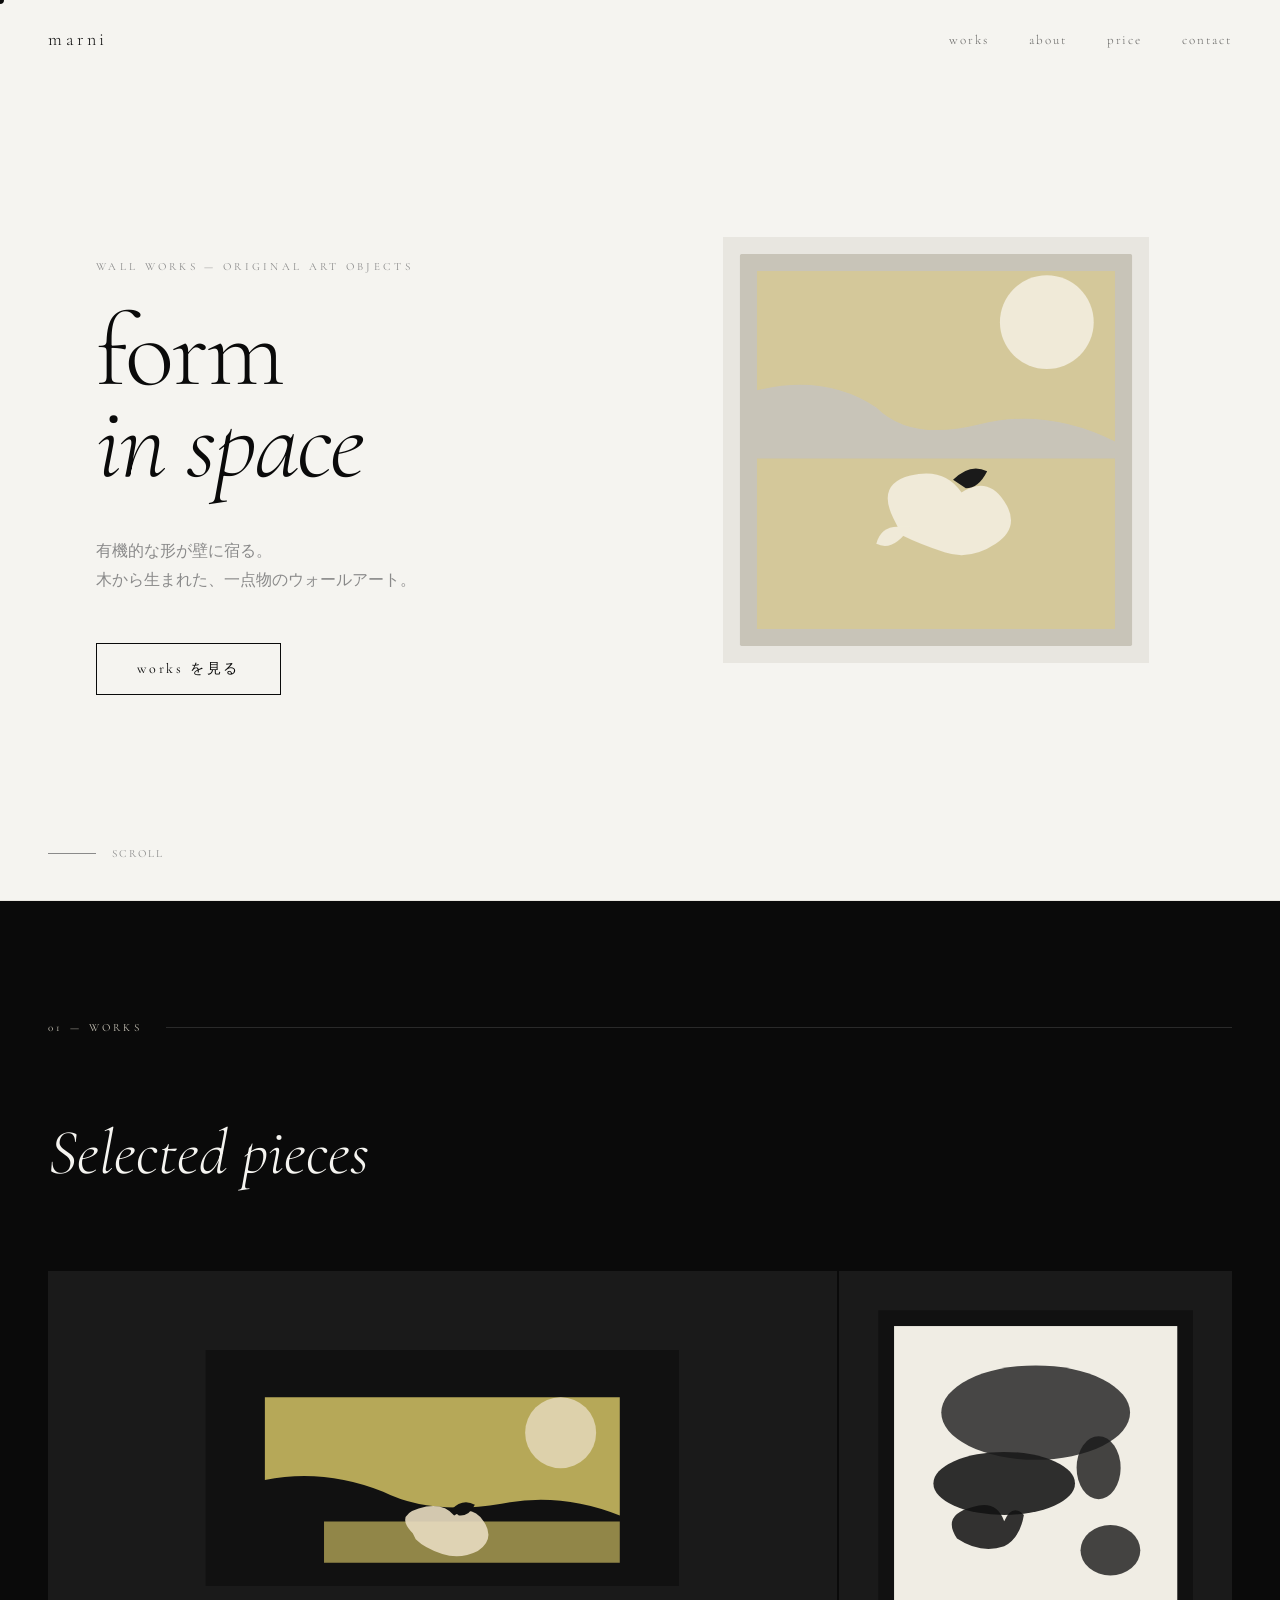
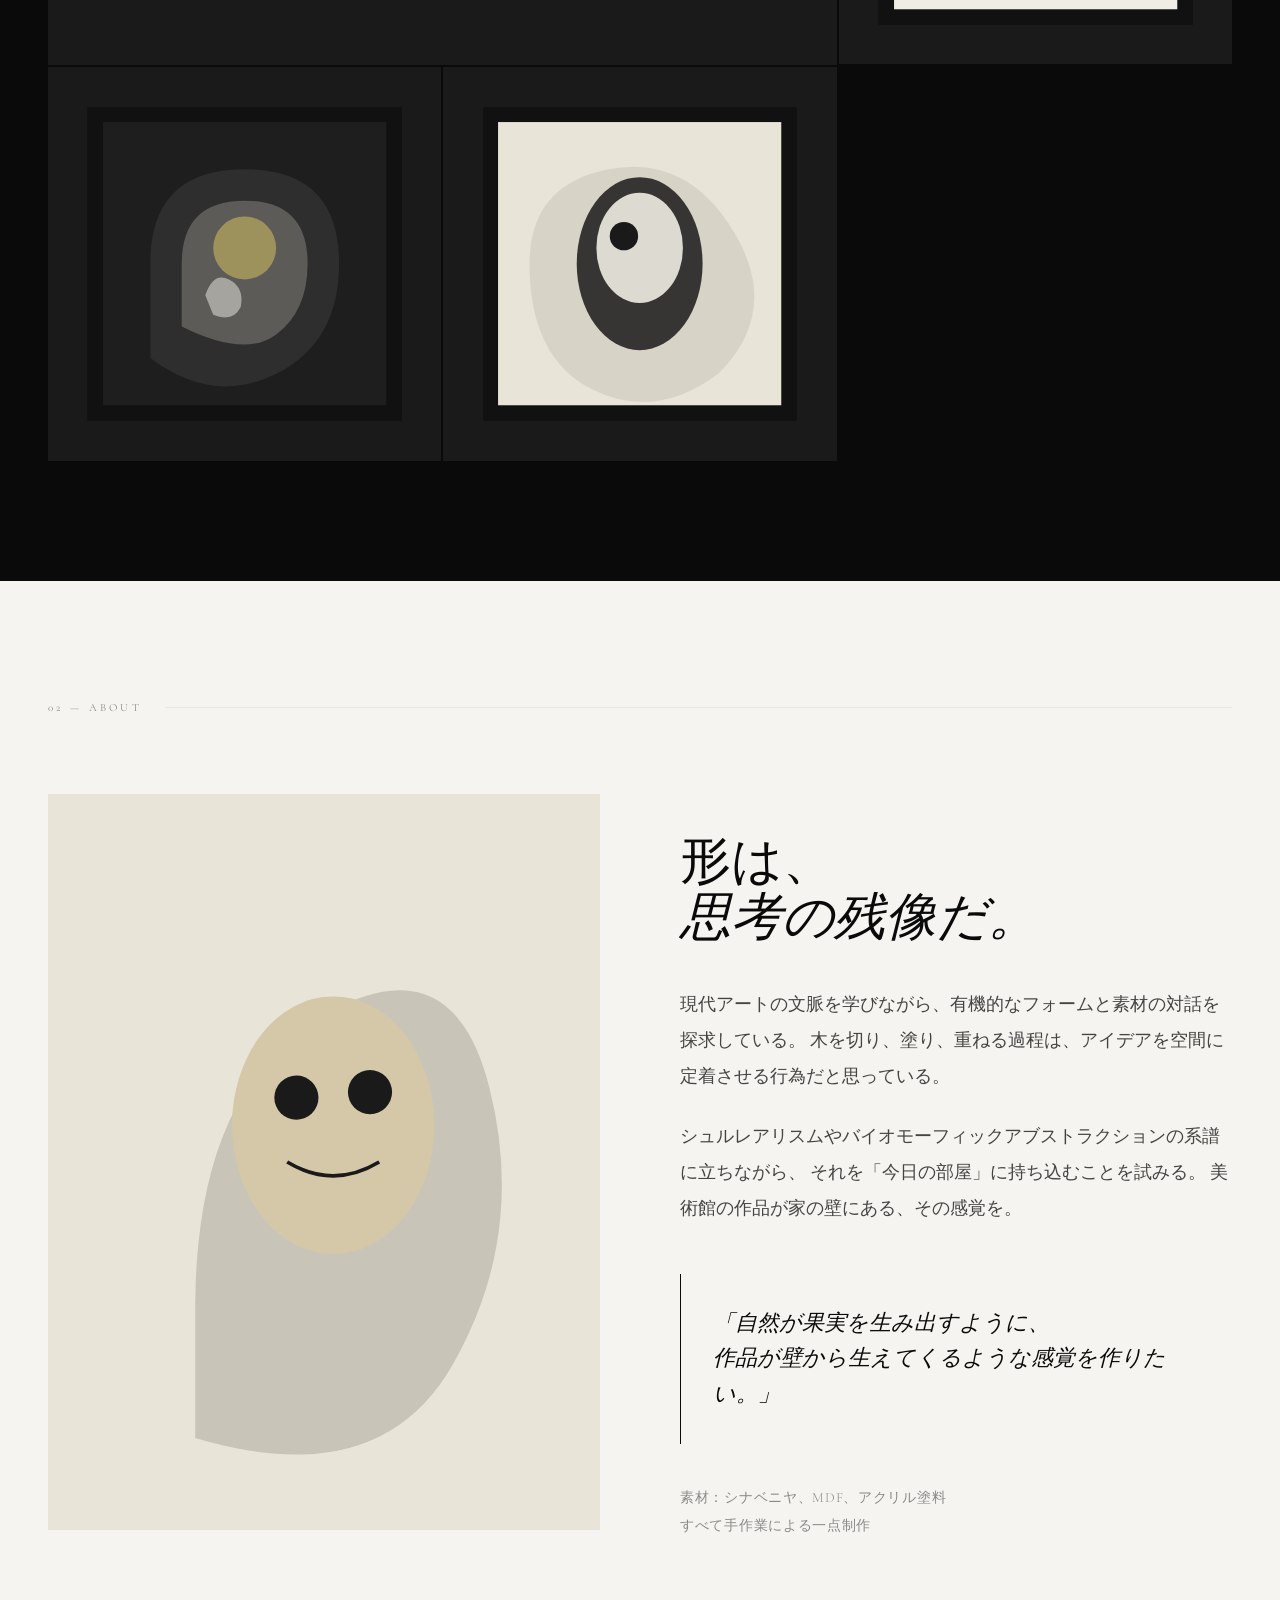
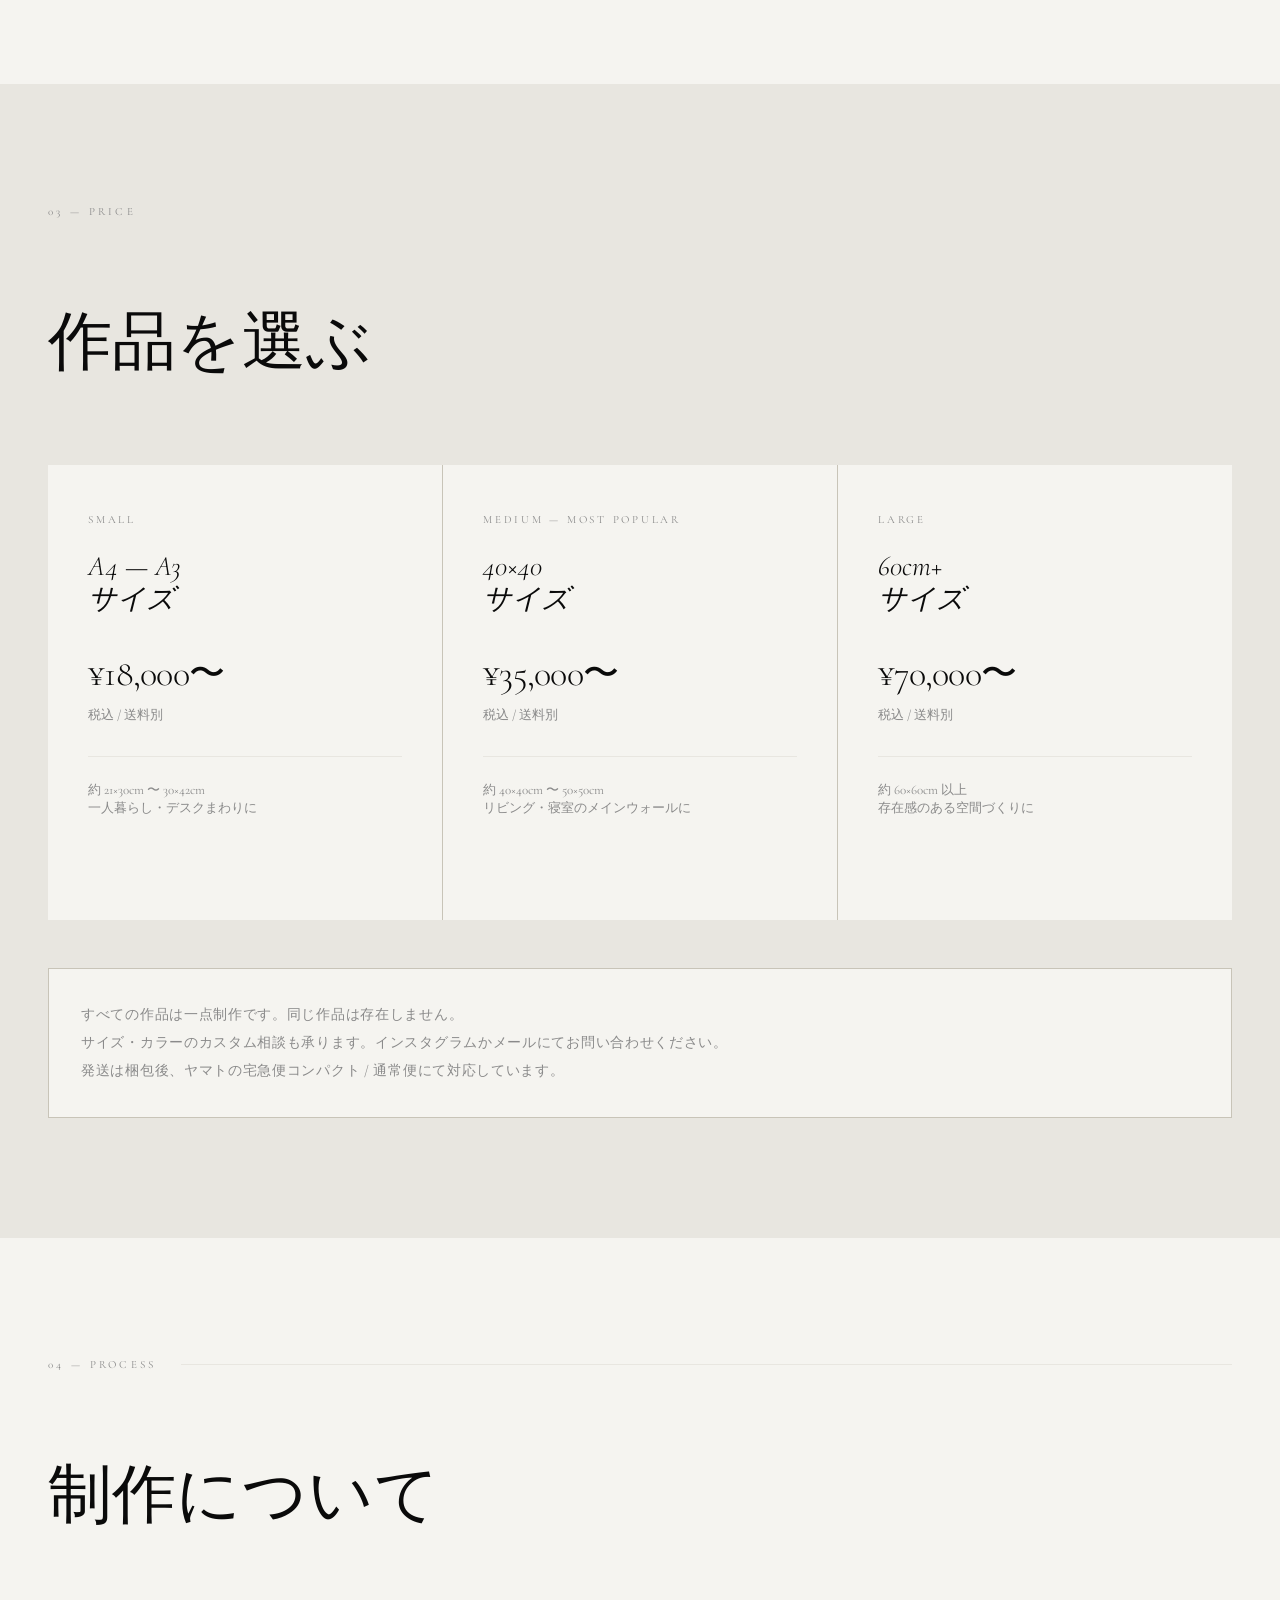
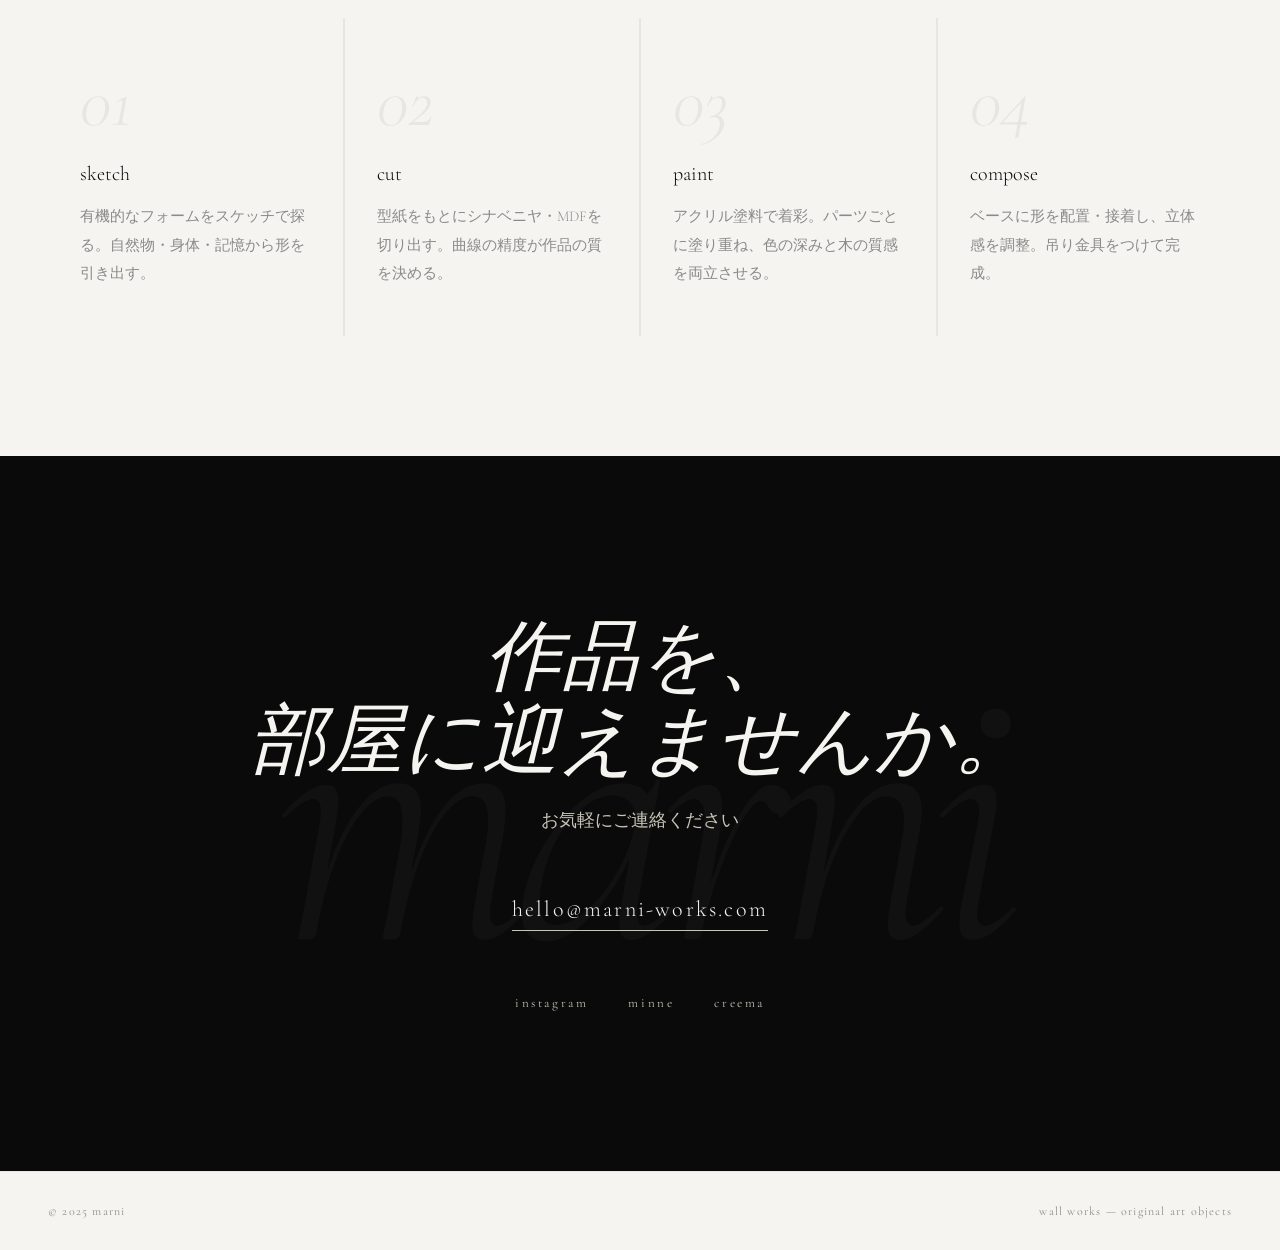
==== index.html @ e169017e "Add files via upload" ====
<!DOCTYPE html>
<html lang="ja">
<head>
<meta charset="UTF-8">
<meta name="viewport" content="width=device-width, initial-scale=1.0">
<title>marni — wall works</title>
<link href="https://fonts.googleapis.com/css2?family=Cormorant+Garamond:ital,wght@0,300;0,400;1,300;1,400&family=Neue+Haas+Grotesk+Display+Pro:wght@400;500&display=swap" rel="stylesheet">
<style>
  *, *::before, *::after { box-sizing: border-box; margin: 0; padding: 0; }

  :root {
    --black: #0a0a0a;
    --white: #f5f4f0;
    --gray: #8a8a8a;
    --light-gray: #e8e6e0;
    --accent: #c8c4b8;
  }

  html { scroll-behavior: smooth; }

  body {
    background: var(--white);
    color: var(--black);
    font-family: 'Cormorant Garamond', Georgia, serif;
    overflow-x: hidden;
    cursor: none;
  }

  /* Custom cursor */
  .cursor {
    position: fixed;
    width: 8px; height: 8px;
    background: var(--black);
    border-radius: 50%;
    pointer-events: none;
    z-index: 9999;
    transform: translate(-50%, -50%);
    transition: width 0.3s, height 0.3s, background 0.3s;
  }
  .cursor.expand {
    width: 40px; height: 40px;
    background: transparent;
    border: 1px solid var(--black);
  }

  /* Nav */
  nav {
    position: fixed; top: 0; left: 0; right: 0;
    z-index: 100;
    display: flex;
    justify-content: space-between;
    align-items: center;
    padding: 28px 48px;
    mix-blend-mode: multiply;
  }

  .nav-logo {
    font-family: 'Cormorant Garamond', serif;
    font-size: 18px;
    font-weight: 300;
    letter-spacing: 0.2em;
    text-transform: lowercase;
    color: var(--black);
    text-decoration: none;
  }

  .nav-links {
    display: flex; gap: 40px; list-style: none;
  }
  .nav-links a {
    font-family: 'Cormorant Garamond', serif;
    font-size: 13px;
    font-weight: 300;
    letter-spacing: 0.15em;
    text-transform: lowercase;
    color: var(--black);
    text-decoration: none;
    opacity: 0.6;
    transition: opacity 0.3s;
  }
  .nav-links a:hover { opacity: 1; }

  /* Hero */
  .hero {
    height: 100vh;
    display: grid;
    grid-template-columns: 1fr 1fr;
    position: relative;
    overflow: hidden;
  }

  .hero-left {
    display: flex;
    flex-direction: column;
    justify-content: flex-end;
    padding: 80px 48px;
    position: relative;
    z-index: 2;
  }

  .hero-eyebrow {
    font-size: 11px;
    letter-spacing: 0.3em;
    text-transform: uppercase;
    color: var(--gray);
    margin-bottom: 32px;
    opacity: 0;
    animation: fadeUp 1s ease forwards 0.3s;
  }

  .hero-title {
    font-size: clamp(64px, 8vw, 108px);
    font-weight: 300;
    line-height: 0.9;
    letter-spacing: -0.02em;
    opacity: 0;
    animation: fadeUp 1s ease forwards 0.5s;
  }

  .hero-title em {
    font-style: italic;
    display: block;
  }

  .hero-sub {
    margin-top: 48px;
    font-size: 16px;
    font-weight: 300;
    line-height: 1.8;
    color: var(--gray);
    max-width: 320px;
    opacity: 0;
    animation: fadeUp 1s ease forwards 0.7s;
  }

  .hero-cta {
    margin-top: 48px;
    opacity: 0;
    animation: fadeUp 1s ease forwards 0.9s;
  }

  .btn-primary {
    display: inline-block;
    padding: 16px 40px;
    border: 1px solid var(--black);
    font-family: 'Cormorant Garamond', serif;
    font-size: 14px;
    letter-spacing: 0.2em;
    text-transform: lowercase;
    color: var(--black);
    text-decoration: none;
    transition: background 0.4s, color 0.4s;
    position: relative;
    overflow: hidden;
  }
  .btn-primary::before {
    content: '';
    position: absolute;
    top: 0; left: -100%;
    width: 100%; height: 100%;
    background: var(--black);
    transition: left 0.4s ease;
    z-index: -1;
  }
  .btn-primary:hover::before { left: 0; }
  .btn-primary:hover { color: var(--white); }

  .hero-right {
    position: relative;
    overflow: hidden;
    opacity: 0;
    animation: fadeIn 1.4s ease forwards 0.4s;
  }

  /* SVG artwork mockup */
  .hero-artwork {
    position: absolute;
    top: 50%; left: 50%;
    transform: translate(-50%, -50%);
    width: 72%;
  }

  .hero-scroll {
    position: absolute;
    bottom: 40px; left: 48px;
    display: flex; align-items: center; gap: 16px;
    font-size: 11px; letter-spacing: 0.2em;
    text-transform: uppercase; color: var(--gray);
    opacity: 0;
    animation: fadeIn 1s ease forwards 1.2s;
  }
  .scroll-line {
    width: 48px; height: 1px;
    background: var(--gray);
    position: relative;
    overflow: hidden;
  }
  .scroll-line::after {
    content: '';
    position: absolute;
    top: 0; left: -100%;
    width: 100%; height: 100%;
    background: var(--black);
    animation: scanLine 2s ease infinite 1.5s;
  }

  /* Section base */
  section { padding: 120px 48px; }

  .section-number {
    font-size: 11px;
    letter-spacing: 0.3em;
    text-transform: uppercase;
    color: var(--gray);
    margin-bottom: 80px;
    display: flex; align-items: center; gap: 24px;
  }
  .section-number::after {
    content: '';
    flex: 1; height: 1px;
    background: var(--light-gray);
  }

  /* Gallery */
  .gallery {
    background: var(--black);
    color: var(--white);
    padding: 120px 48px;
  }

  .gallery .section-number { color: var(--accent); }
  .gallery .section-number::after { background: #2a2a2a; }

  .gallery-title {
    font-size: clamp(36px, 5vw, 64px);
    font-weight: 300;
    font-style: italic;
    margin-bottom: 80px;
  }

  .gallery-grid {
    display: grid;
    grid-template-columns: repeat(3, 1fr);
    gap: 2px;
  }

  .gallery-item {
    position: relative;
    aspect-ratio: 1;
    background: #1a1a1a;
    overflow: hidden;
    cursor: none;
  }

  .gallery-item:first-child {
    grid-column: span 2;
    aspect-ratio: 2/1;
  }

  .gallery-item svg {
    width: 100%; height: 100%;
    padding: 10%;
    transition: transform 0.6s ease;
  }
  .gallery-item:hover svg { transform: scale(1.05); }

  .gallery-item-info {
    position: absolute;
    bottom: 0; left: 0; right: 0;
    padding: 24px;
    background: linear-gradient(transparent, rgba(0,0,0,0.8));
    transform: translateY(100%);
    transition: transform 0.4s ease;
  }
  .gallery-item:hover .gallery-item-info { transform: translateY(0); }

  .gallery-item-title {
    font-size: 14px; font-weight: 300;
    letter-spacing: 0.1em;
    color: var(--white);
  }
  .gallery-item-price {
    font-size: 12px; color: var(--accent);
    margin-top: 4px; letter-spacing: 0.05em;
  }

  /* About */
  .about {
    display: grid;
    grid-template-columns: 1fr 1fr;
    gap: 80px;
    align-items: start;
  }

  .about-visual {
    position: sticky;
    top: 120px;
  }

  .about-portrait {
    width: 100%;
    aspect-ratio: 3/4;
    background: var(--light-gray);
    display: flex; align-items: center; justify-content: center;
    overflow: hidden;
  }

  .about-content { padding-top: 40px; }

  .about-title {
    font-size: clamp(32px, 4vw, 52px);
    font-weight: 300;
    line-height: 1.1;
    margin-bottom: 40px;
  }
  .about-title em { font-style: italic; }

  .about-text {
    font-size: 18px;
    font-weight: 300;
    line-height: 2;
    color: #444;
    margin-bottom: 24px;
  }

  .about-statement {
    margin-top: 48px;
    padding: 32px;
    border-left: 1px solid var(--black);
    font-size: 22px;
    font-style: italic;
    font-weight: 300;
    line-height: 1.6;
    color: var(--black);
  }

  /* Works / Price */
  .works {
    background: var(--light-gray);
  }

  .works-title {
    font-size: clamp(36px, 5vw, 64px);
    font-weight: 300;
    margin-bottom: 80px;
  }

  .works-list {
    display: grid;
    grid-template-columns: repeat(3, 1fr);
    gap: 1px;
    background: var(--accent);
  }

  .work-card {
    background: var(--white);
    padding: 48px 40px;
    position: relative;
    overflow: hidden;
    transition: background 0.4s;
    cursor: none;
  }
  .work-card:hover { background: var(--black); color: var(--white); }

  .work-card-size {
    font-size: 11px;
    letter-spacing: 0.25em;
    text-transform: uppercase;
    color: var(--gray);
    margin-bottom: 24px;
    transition: color 0.4s;
  }
  .work-card:hover .work-card-size { color: var(--accent); }

  .work-card-title {
    font-size: 28px;
    font-weight: 300;
    font-style: italic;
    margin-bottom: 16px;
    line-height: 1.2;
  }

  .work-card-price {
    font-size: 36px;
    font-weight: 300;
    letter-spacing: -0.02em;
    margin: 32px 0 8px;
  }

  .work-card-note {
    font-size: 13px;
    color: var(--gray);
    transition: color 0.4s;
  }
  .work-card:hover .work-card-note { color: var(--accent); }

  .work-card-dims {
    margin-top: 32px;
    padding-top: 24px;
    border-top: 1px solid var(--light-gray);
    font-size: 13px;
    color: var(--gray);
    transition: border-color 0.4s, color 0.4s;
  }
  .work-card:hover .work-card-dims { border-color: #2a2a2a; color: var(--accent); }

  .work-card-cta {
    display: inline-block;
    margin-top: 32px;
    font-size: 13px;
    letter-spacing: 0.2em;
    text-transform: lowercase;
    text-decoration: none;
    color: inherit;
    padding-bottom: 4px;
    border-bottom: 1px solid currentColor;
    opacity: 0;
    transform: translateY(8px);
    transition: opacity 0.3s, transform 0.3s;
  }
  .work-card:hover .work-card-cta { opacity: 1; transform: translateY(0); }

  /* Process */
  .process {
    padding: 120px 48px;
  }

  .process-title {
    font-size: clamp(36px, 5vw, 64px);
    font-weight: 300;
    margin-bottom: 80px;
  }

  .process-steps {
    display: grid;
    grid-template-columns: repeat(4, 1fr);
    gap: 2px;
    background: var(--light-gray);
  }

  .process-step {
    background: var(--white);
    padding: 48px 32px;
  }

  .step-num {
    font-size: 72px;
    font-weight: 300;
    line-height: 1;
    color: var(--light-gray);
    margin-bottom: 24px;
    font-style: italic;
  }

  .step-title {
    font-size: 20px;
    font-weight: 300;
    margin-bottom: 16px;
  }

  .step-text {
    font-size: 15px;
    font-weight: 300;
    line-height: 1.9;
    color: var(--gray);
  }

  /* Contact / CTA */
  .contact {
    background: var(--black);
    color: var(--white);
    padding: 160px 48px;
    text-align: center;
    position: relative;
    overflow: hidden;
  }

  .contact::before {
    content: 'marni';
    position: absolute;
    top: 50%; left: 50%;
    transform: translate(-50%, -50%);
    font-size: 30vw;
    font-weight: 300;
    font-style: italic;
    color: #111;
    white-space: nowrap;
    letter-spacing: -0.05em;
    pointer-events: none;
  }

  .contact-inner { position: relative; z-index: 2; }

  .contact-title {
    font-size: clamp(36px, 6vw, 80px);
    font-weight: 300;
    font-style: italic;
    line-height: 1.1;
    margin-bottom: 24px;
  }

  .contact-sub {
    font-size: 18px;
    font-weight: 300;
    color: var(--accent);
    margin-bottom: 64px;
  }

  .contact-email {
    display: inline-block;
    font-size: clamp(16px, 2vw, 22px);
    font-weight: 300;
    letter-spacing: 0.1em;
    color: var(--white);
    text-decoration: none;
    border-bottom: 1px solid var(--accent);
    padding-bottom: 8px;
    transition: border-color 0.3s;
  }
  .contact-email:hover { border-color: var(--white); }

  .contact-sns {
    margin-top: 64px;
    display: flex; justify-content: center; gap: 40px;
  }
  .contact-sns a {
    font-size: 13px;
    letter-spacing: 0.2em;
    text-transform: lowercase;
    color: var(--accent);
    text-decoration: none;
    transition: color 0.3s;
  }
  .contact-sns a:hover { color: var(--white); }

  /* Footer */
  footer {
    padding: 32px 48px;
    display: flex;
    justify-content: space-between;
    align-items: center;
    border-top: 1px solid var(--light-gray);
    font-size: 12px;
    color: var(--gray);
    letter-spacing: 0.1em;
  }

  /* Animations */
  @keyframes fadeUp {
    from { opacity: 0; transform: translateY(24px); }
    to { opacity: 1; transform: translateY(0); }
  }
  @keyframes fadeIn {
    from { opacity: 0; }
    to { opacity: 1; }
  }
  @keyframes scanLine {
    0% { left: -100%; }
    100% { left: 100%; }
  }

  /* Reveal on scroll */
  .reveal {
    opacity: 0;
    transform: translateY(32px);
    transition: opacity 0.8s ease, transform 0.8s ease;
  }
  .reveal.visible {
    opacity: 1;
    transform: translateY(0);
  }
  .reveal-delay-1 { transition-delay: 0.1s; }
  .reveal-delay-2 { transition-delay: 0.2s; }
  .reveal-delay-3 { transition-delay: 0.3s; }

  /* Horizontal rule */
  hr { border: none; border-top: 1px solid var(--light-gray); margin: 0; }
</style>
</head>
<body>

<div class="cursor" id="cursor"></div>

<!-- Nav -->
<nav>
  <a href="#" class="nav-logo">marni</a>
  <ul class="nav-links">
    <li><a href="#gallery">works</a></li>
    <li><a href="#about">about</a></li>
    <li><a href="#price">price</a></li>
    <li><a href="#contact">contact</a></li>
  </ul>
</nav>

<!-- Hero -->
<section class="hero">
  <div class="hero-left">
    <p class="hero-eyebrow">wall works — original art objects</p>
    <h1 class="hero-title">
      form<br>
      <em>in space</em>
    </h1>
    <p class="hero-sub">
      有機的な形が壁に宿る。<br>
      木から生まれた、一点物のウォールアート。
    </p>
    <div class="hero-cta">
      <a href="#gallery" class="btn-primary">works を見る</a>
    </div>
  </div>
  <div class="hero-right">
    <!-- Artwork SVG mockup inspired by the style -->
    <svg class="hero-artwork" viewBox="0 0 500 500" fill="none" xmlns="http://www.w3.org/2000/svg">
      <!-- Background panel -->
      <rect width="500" height="500" fill="#e8e6e0"/>
      <!-- Gray base panel -->
      <rect x="20" y="20" width="460" height="460" fill="#c8c4b8" rx="2"/>
      <!-- Yellow/cream upper form -->
      <path d="M40 40 L460 40 L460 240 Q380 200 300 220 Q220 240 180 200 Q120 160 40 180 Z" fill="#d4c89a"/>
      <!-- Circle sun -->
      <circle cx="380" cy="100" r="55" fill="#f0ead8"/>
      <!-- Lower yellow form -->
      <path d="M40 260 L460 260 L460 460 L40 460 Z" fill="#d4c89a"/>
      <!-- Organic white/black bird-like form -->
      <path d="M200 330 Q180 290 220 280 Q260 270 280 300 Q310 280 330 310 Q350 340 320 360 Q290 380 260 370 Q230 360 210 350 Z" fill="#f0ead8"/>
      <path d="M270 285 Q290 265 310 275 Q300 295 285 295 Z" fill="#1a1a1a"/>
      <path d="M220 340 Q200 370 180 360 Q185 340 205 340 Z" fill="#f0ead8"/>
    </svg>
  </div>
  <div class="hero-scroll">
    <div class="scroll-line"></div>
    scroll
  </div>
</section>

<hr>

<!-- Gallery -->
<section class="gallery" id="gallery">
  <div class="section-number">01 — works</div>
  <h2 class="gallery-title reveal">Selected pieces</h2>
  <div class="gallery-grid">

    <div class="gallery-item reveal">
      <svg viewBox="0 0 800 400" xmlns="http://www.w3.org/2000/svg">
        <rect width="800" height="400" fill="#111"/>
        <path d="M100 80 L700 80 L700 280 Q600 240 500 260 Q380 280 300 240 Q200 200 100 220 Z" fill="#c8b860" opacity="0.9"/>
        <circle cx="600" cy="140" r="60" fill="#e8dcc0" opacity="0.8"/>
        <path d="M200 290 L700 290 L700 360 L200 360 Z" fill="#c8b860" opacity="0.7"/>
        <path d="M350 310 Q320 280 360 268 Q400 256 420 280 Q450 260 470 290 Q490 320 460 340 Q430 355 400 345 Q370 335 355 320 Z" fill="#e8dcc0" opacity="0.9"/>
        <path d="M415 270 Q435 250 455 262 Q445 282 428 280 Z" fill="#111"/>
      </svg>
      <div class="gallery-item-info">
        <div class="gallery-item-title">Untitled #01 — yellow ground</div>
        <div class="gallery-item-price">¥ 45,000</div>
      </div>
    </div>

    <div class="gallery-item reveal reveal-delay-1">
      <svg viewBox="0 0 400 400" xmlns="http://www.w3.org/2000/svg">
        <rect width="400" height="400" fill="#111"/>
        <rect x="20" y="20" width="360" height="360" fill="#f0ede4"/>
        <ellipse cx="200" cy="130" rx="120" ry="60" fill="#2a2a2a" opacity="0.85"/>
        <ellipse cx="160" cy="220" rx="90" ry="40" fill="#1a1a1a" opacity="0.9"/>
        <ellipse cx="280" cy="200" rx="28" ry="40" fill="#1a1a1a" opacity="0.8"/>
        <path d="M100 290 Q80 260 120 250 Q150 240 160 268 Q170 245 185 260 Q180 290 160 300 Q130 310 100 290 Z" fill="#111" opacity="0.85"/>
        <ellipse cx="295" cy="305" rx="38" ry="32" fill="#1a1a1a" opacity="0.8"/>
      </svg>
      <div class="gallery-item-info">
        <div class="gallery-item-title">Untitled #02 — black forms</div>
        <div class="gallery-item-price">¥ 38,000</div>
      </div>
    </div>

    <div class="gallery-item reveal reveal-delay-2">
      <svg viewBox="0 0 400 400" xmlns="http://www.w3.org/2000/svg">
        <rect width="400" height="400" fill="#111"/>
        <rect x="20" y="20" width="360" height="360" fill="#1e1e1e"/>
        <path d="M80 200 Q80 80 200 80 Q320 80 320 200 Q320 300 240 340 Q160 380 80 320 Z" fill="#2e2e2e"/>
        <path d="M120 200 Q120 120 200 120 Q280 120 280 200 Q280 260 240 290 Q200 320 120 280 Z" fill="#c8c4b8" opacity="0.3"/>
        <circle cx="200" cy="180" r="40" fill="#c8b860" opacity="0.6"/>
        <path d="M150 240 Q160 210 180 220 Q200 230 195 255 Q185 275 160 265 Z" fill="#f0ede4" opacity="0.5"/>
      </svg>
      <div class="gallery-item-info">
        <div class="gallery-item-title">Untitled #03 — night form</div>
        <div class="gallery-item-price">¥ 55,000</div>
      </div>
    </div>

    <div class="gallery-item reveal reveal-delay-1">
      <svg viewBox="0 0 400 400" xmlns="http://www.w3.org/2000/svg">
        <rect width="400" height="400" fill="#111"/>
        <rect x="20" y="20" width="360" height="360" fill="#e8e4d8"/>
        <path d="M60 200 Q60 100 160 80 Q260 60 320 160 Q380 260 300 340 Q220 400 140 360 Q60 320 60 200 Z" fill="#c8c4b8" opacity="0.5"/>
        <ellipse cx="200" cy="200" rx="80" ry="110" fill="#1a1a1a" opacity="0.85"/>
        <ellipse cx="200" cy="180" rx="55" ry="70" fill="#f0ede4" opacity="0.9"/>
        <circle cx="180" cy="165" r="18" fill="#1a1a1a"/>
      </svg>
      <div class="gallery-item-info">
        <div class="gallery-item-title">Untitled #04 — oval study</div>
        <div class="gallery-item-price">¥ 28,000</div>
      </div>
    </div>

  </div>
</section>

<!-- About -->
<section id="about" style="padding: 120px 48px; background: var(--white);">
  <div class="section-number reveal">02 — about</div>
  <div class="about">
    <div class="about-visual reveal">
      <div class="about-portrait">
        <svg viewBox="0 0 300 400" xmlns="http://www.w3.org/2000/svg" style="width:100%;height:100%;">
          <rect width="300" height="400" fill="#e8e4d8"/>
          <!-- Abstract self-portrait style -->
          <path d="M80 280 Q80 160 150 120 Q220 80 240 160 Q260 240 220 310 Q180 380 80 350 Z" fill="#c8c4b8"/>
          <ellipse cx="155" cy="180" rx="55" ry="70" fill="#d4c8a8"/>
          <circle cx="135" cy="165" r="12" fill="#1a1a1a"/>
          <circle cx="175" cy="162" r="12" fill="#1a1a1a"/>
          <path d="M130 200 Q155 215 180 200" stroke="#1a1a1a" stroke-width="2" fill="none"/>
        </svg>
      </div>
    </div>
    <div class="about-content reveal reveal-delay-1">
      <h2 class="about-title">形は、<br><em>思考の残像だ。</em></h2>
      <p class="about-text">
        現代アートの文脈を学びながら、有機的なフォームと素材の対話を探求している。
        木を切り、塗り、重ねる過程は、アイデアを空間に定着させる行為だと思っている。
      </p>
      <p class="about-text">
        シュルレアリスムやバイオモーフィックアブストラクションの系譜に立ちながら、
        それを「今日の部屋」に持ち込むことを試みる。
        美術館の作品が家の壁にある、その感覚を。
      </p>
      <blockquote class="about-statement">
        「自然が果実を生み出すように、<br>
        作品が壁から生えてくるような感覚を作りたい。」
      </blockquote>
      <p class="about-text" style="margin-top: 40px; font-size: 14px; letter-spacing: 0.05em; color: #8a8a8a;">
        素材：シナベニヤ、MDF、アクリル塗料<br>
        すべて手作業による一点制作
      </p>
    </div>
  </div>
</section>

<hr>

<!-- Price / Works -->
<section class="works" id="price">
  <div class="section-number reveal">03 — price</div>
  <h2 class="works-title reveal">作品を選ぶ</h2>
  <div class="works-list">

    <div class="work-card reveal">
      <div class="work-card-size">small</div>
      <div class="work-card-title">A4 — A3<br>サイズ</div>
      <div class="work-card-price">¥18,000〜</div>
      <div class="work-card-note">税込 / 送料別</div>
      <div class="work-card-dims">
        約 21×30cm 〜 30×42cm<br>
        一人暮らし・デスクまわりに
      </div>
      <a href="#contact" class="work-card-cta">問い合わせる →</a>
    </div>

    <div class="work-card reveal reveal-delay-1">
      <div class="work-card-size">medium — most popular</div>
      <div class="work-card-title">40×40<br>サイズ</div>
      <div class="work-card-price">¥35,000〜</div>
      <div class="work-card-note">税込 / 送料別</div>
      <div class="work-card-dims">
        約 40×40cm 〜 50×50cm<br>
        リビング・寝室のメインウォールに
      </div>
      <a href="#contact" class="work-card-cta">問い合わせる →</a>
    </div>

    <div class="work-card reveal reveal-delay-2">
      <div class="work-card-size">large</div>
      <div class="work-card-title">60cm+<br>サイズ</div>
      <div class="work-card-price">¥70,000〜</div>
      <div class="work-card-note">税込 / 送料別</div>
      <div class="work-card-dims">
        約 60×60cm 以上<br>
        存在感のある空間づくりに
      </div>
      <a href="#contact" class="work-card-cta">問い合わせる →</a>
    </div>

  </div>

  <div style="margin-top: 48px; padding: 32px; border: 1px solid var(--accent); background: var(--white);" class="reveal">
    <p style="font-size: 14px; line-height: 2; color: var(--gray); letter-spacing: 0.05em;">
      すべての作品は一点制作です。同じ作品は存在しません。<br>
      サイズ・カラーのカスタム相談も承ります。インスタグラムかメールにてお問い合わせください。<br>
      発送は梱包後、ヤマトの宅急便コンパクト / 通常便にて対応しています。
    </p>
  </div>
</section>

<!-- Process -->
<section class="process" id="process">
  <div class="section-number reveal">04 — process</div>
  <h2 class="process-title reveal">制作について</h2>
  <div class="process-steps">
    <div class="process-step reveal">
      <div class="step-num">01</div>
      <div class="step-title">sketch</div>
      <p class="step-text">有機的なフォームをスケッチで探る。自然物・身体・記憶から形を引き出す。</p>
    </div>
    <div class="process-step reveal reveal-delay-1">
      <div class="step-num">02</div>
      <div class="step-title">cut</div>
      <p class="step-text">型紙をもとにシナベニヤ・MDFを切り出す。曲線の精度が作品の質を決める。</p>
    </div>
    <div class="process-step reveal reveal-delay-2">
      <div class="step-num">03</div>
      <div class="step-title">paint</div>
      <p class="step-text">アクリル塗料で着彩。パーツごとに塗り重ね、色の深みと木の質感を両立させる。</p>
    </div>
    <div class="process-step reveal reveal-delay-3">
      <div class="step-num">04</div>
      <div class="step-title">compose</div>
      <p class="step-text">ベースに形を配置・接着し、立体感を調整。吊り金具をつけて完成。</p>
    </div>
  </div>
</section>

<!-- Contact -->
<section class="contact" id="contact">
  <div class="contact-inner">
    <h2 class="contact-title reveal">
      作品を、<br>部屋に迎えませんか。
    </h2>
    <p class="contact-sub reveal">お気軽にご連絡ください</p>
    <a href="mailto:hello@marni-works.com" class="contact-email reveal">hello@marni-works.com</a>
    <div class="contact-sns reveal">
      <a href="#">instagram</a>
      <a href="#">minne</a>
      <a href="#">creema</a>
    </div>
  </div>
</section>

<!-- Footer -->
<footer>
  <span>© 2025 marni</span>
  <span>wall works — original art objects</span>
</footer>

<script>
  // Custom cursor
  const cursor = document.getElementById('cursor');
  document.addEventListener('mousemove', e => {
    cursor.style.left = e.clientX + 'px';
    cursor.style.top = e.clientY + 'px';
  });
  document.querySelectorAll('a, .gallery-item, .work-card').forEach(el => {
    el.addEventListener('mouseenter', () => cursor.classList.add('expand'));
    el.addEventListener('mouseleave', () => cursor.classList.remove('expand'));
  });

  // Scroll reveal
  const reveals = document.querySelectorAll('.reveal');
  const observer = new IntersectionObserver(entries => {
    entries.forEach(entry => {
      if (entry.isIntersecting) {
        entry.target.classList.add('visible');
      }
    });
  }, { threshold: 0.1, rootMargin: '0px 0px -40px 0px' });
  reveals.forEach(el => observer.observe(el));
</script>
</body>
</html>
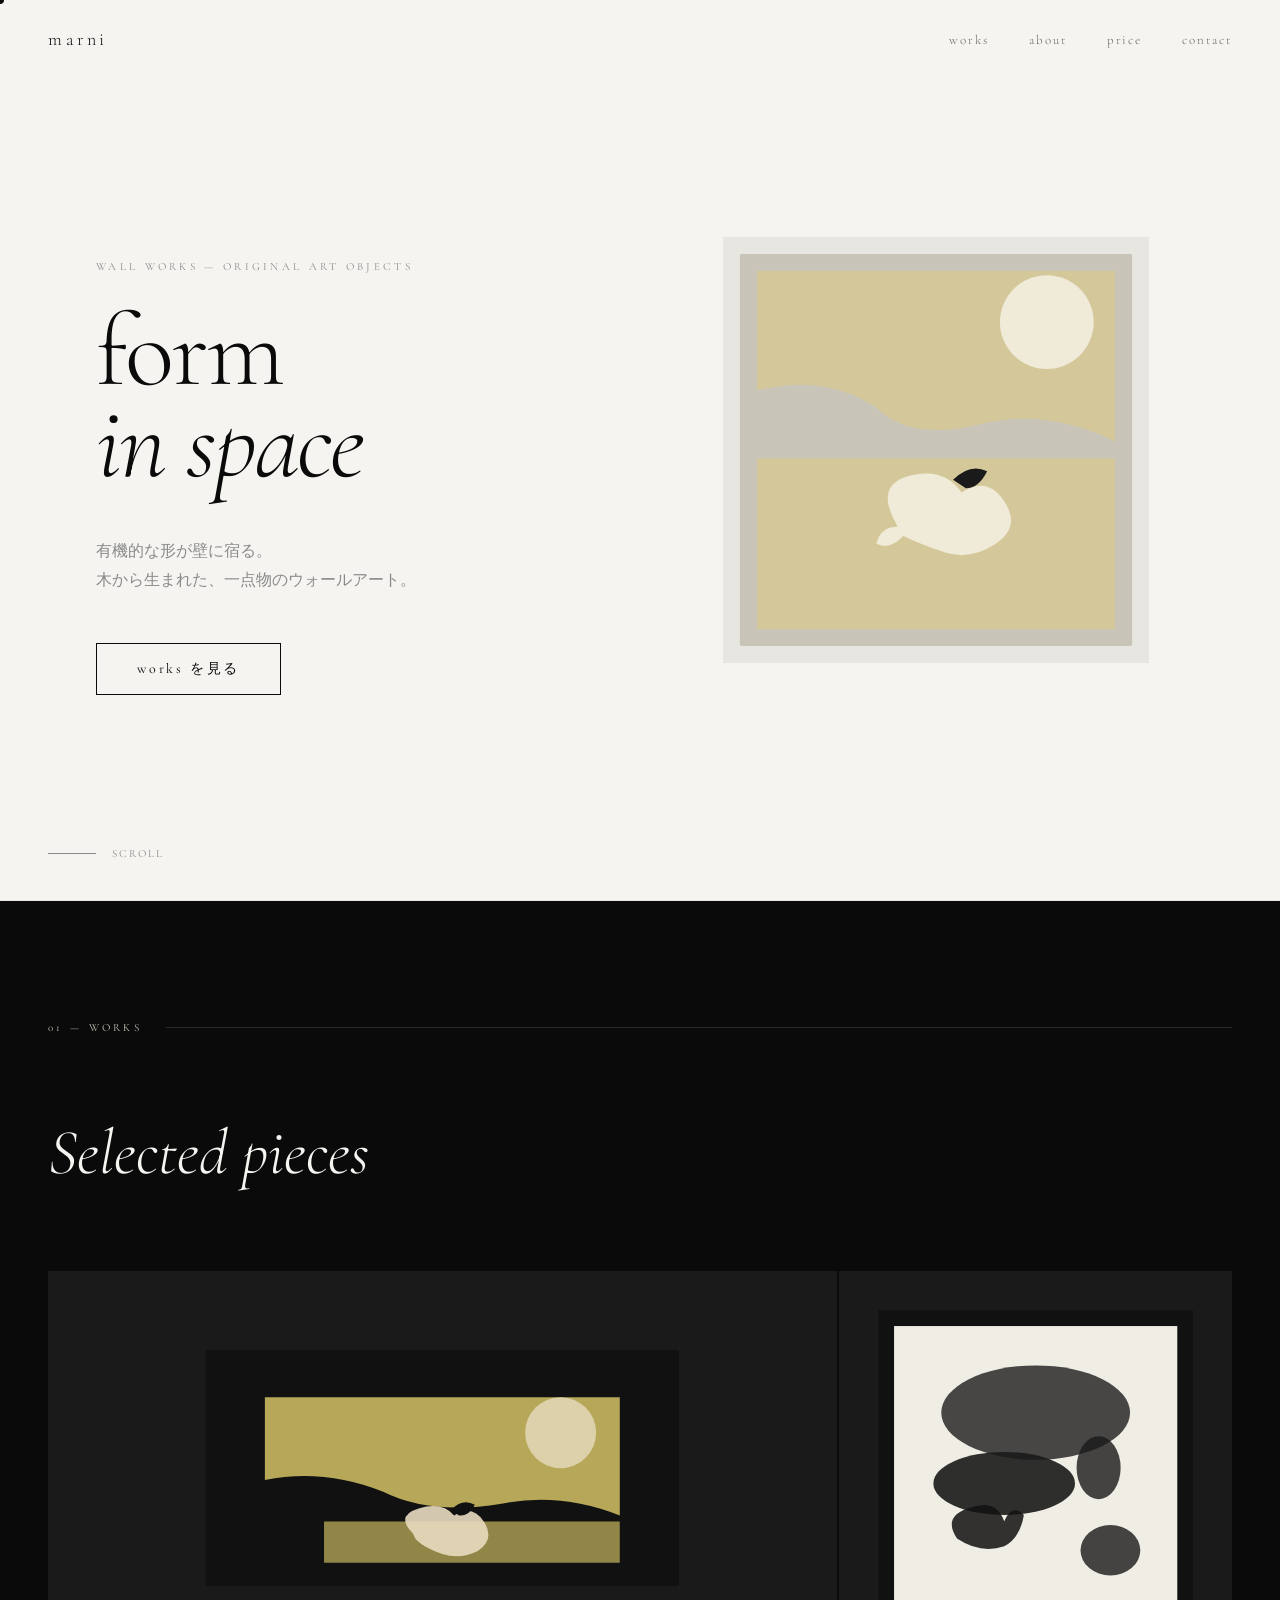
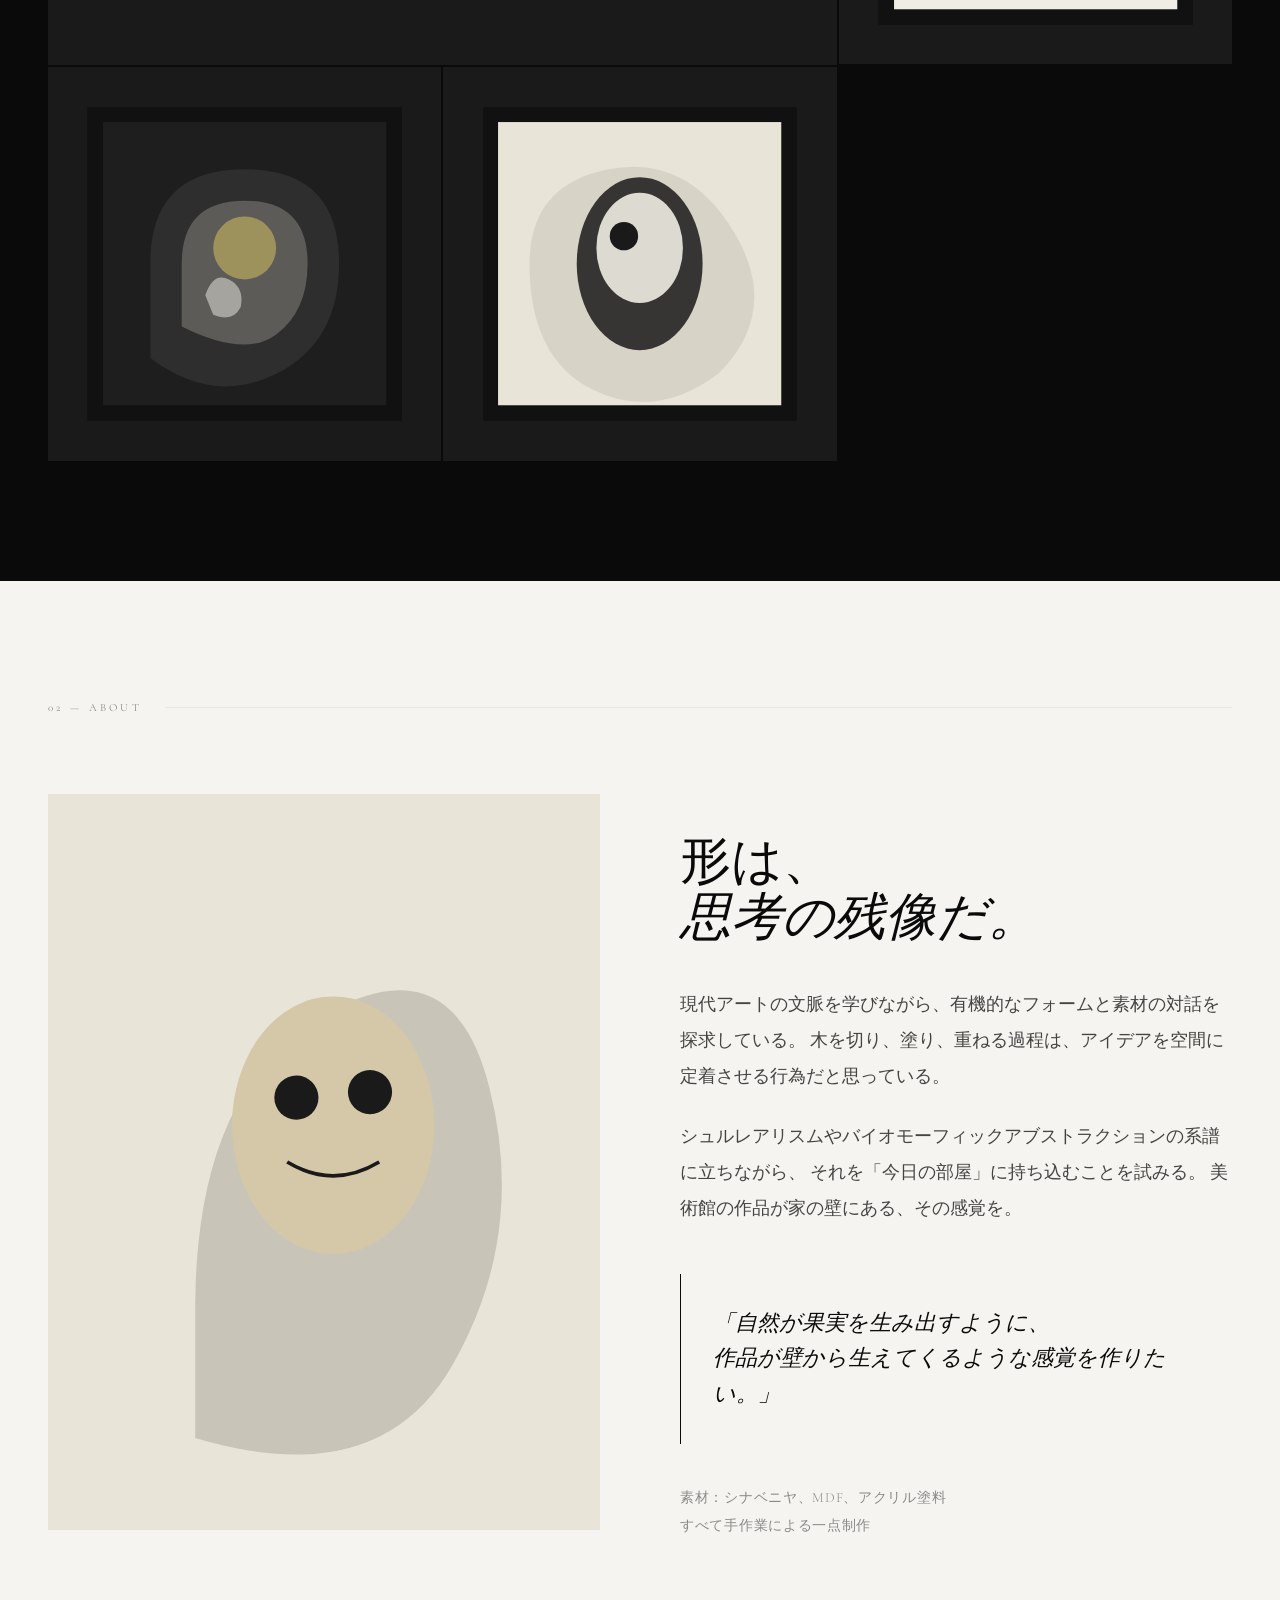
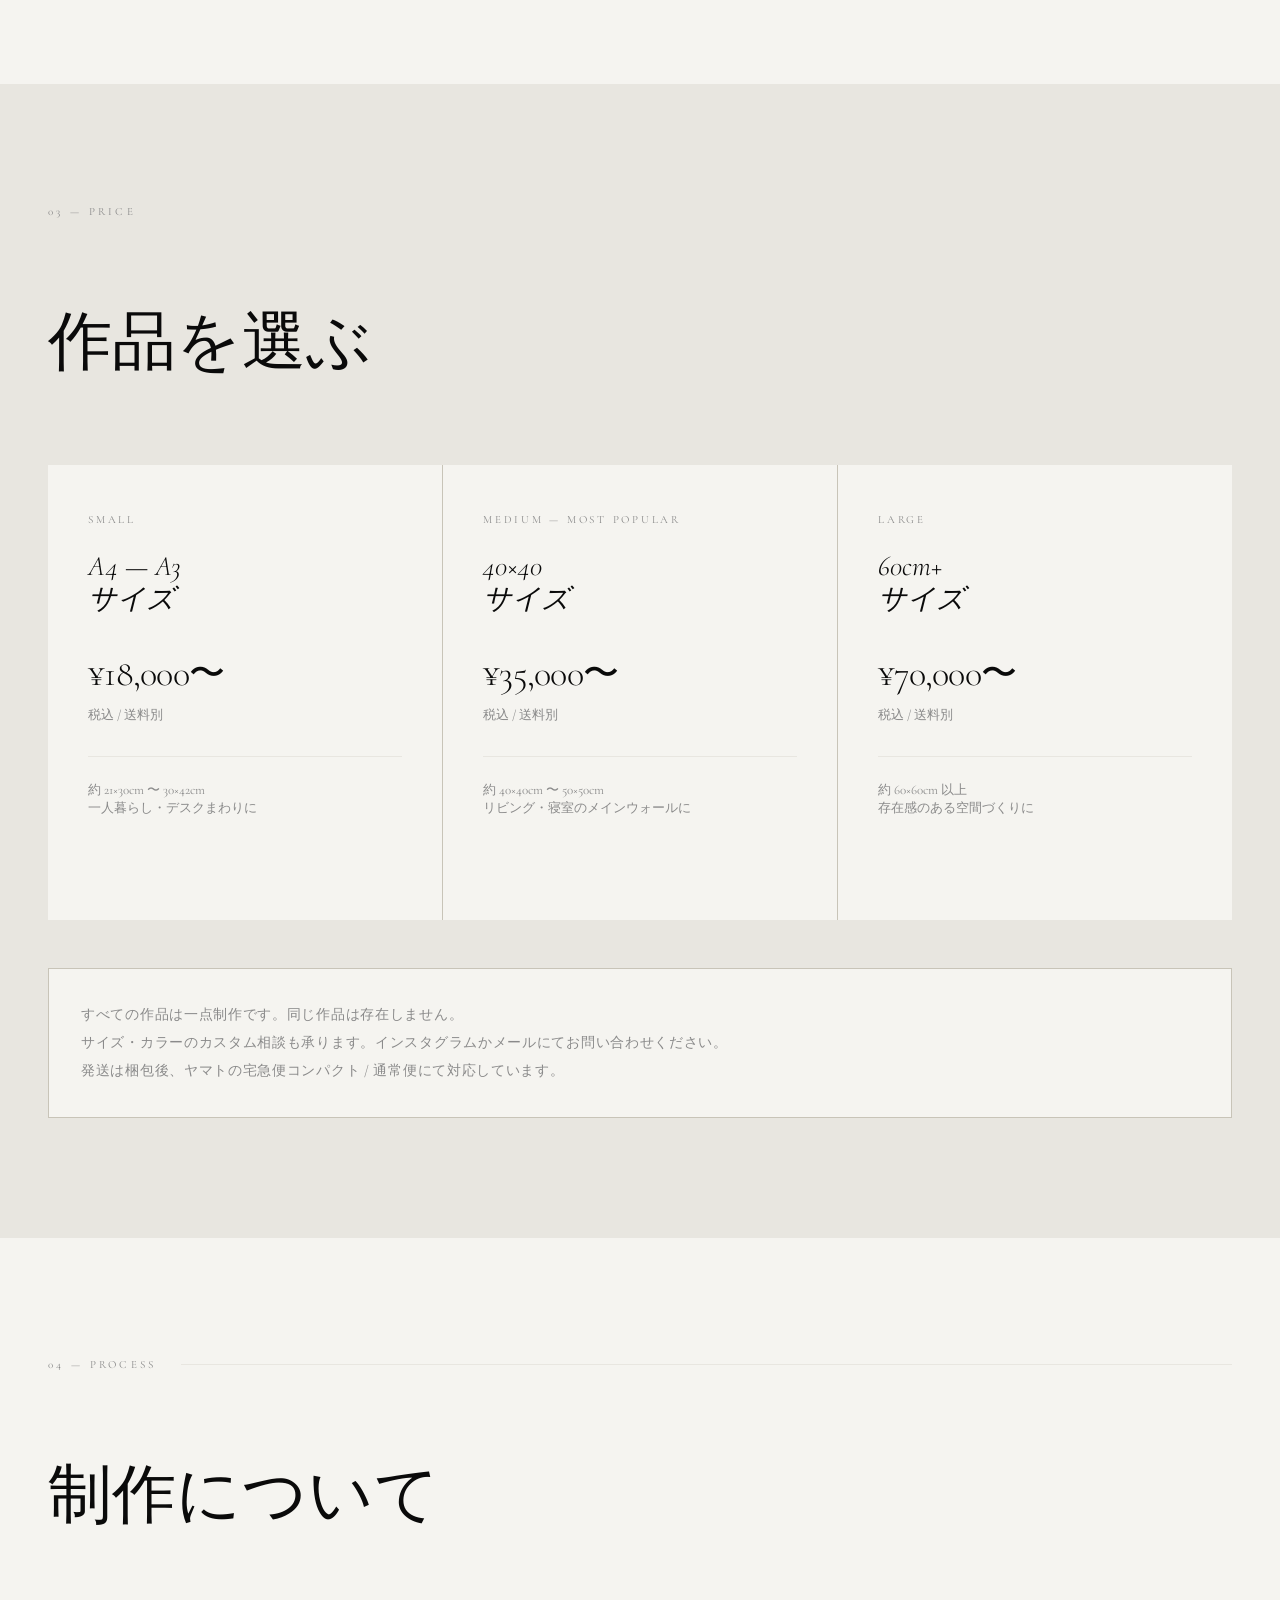
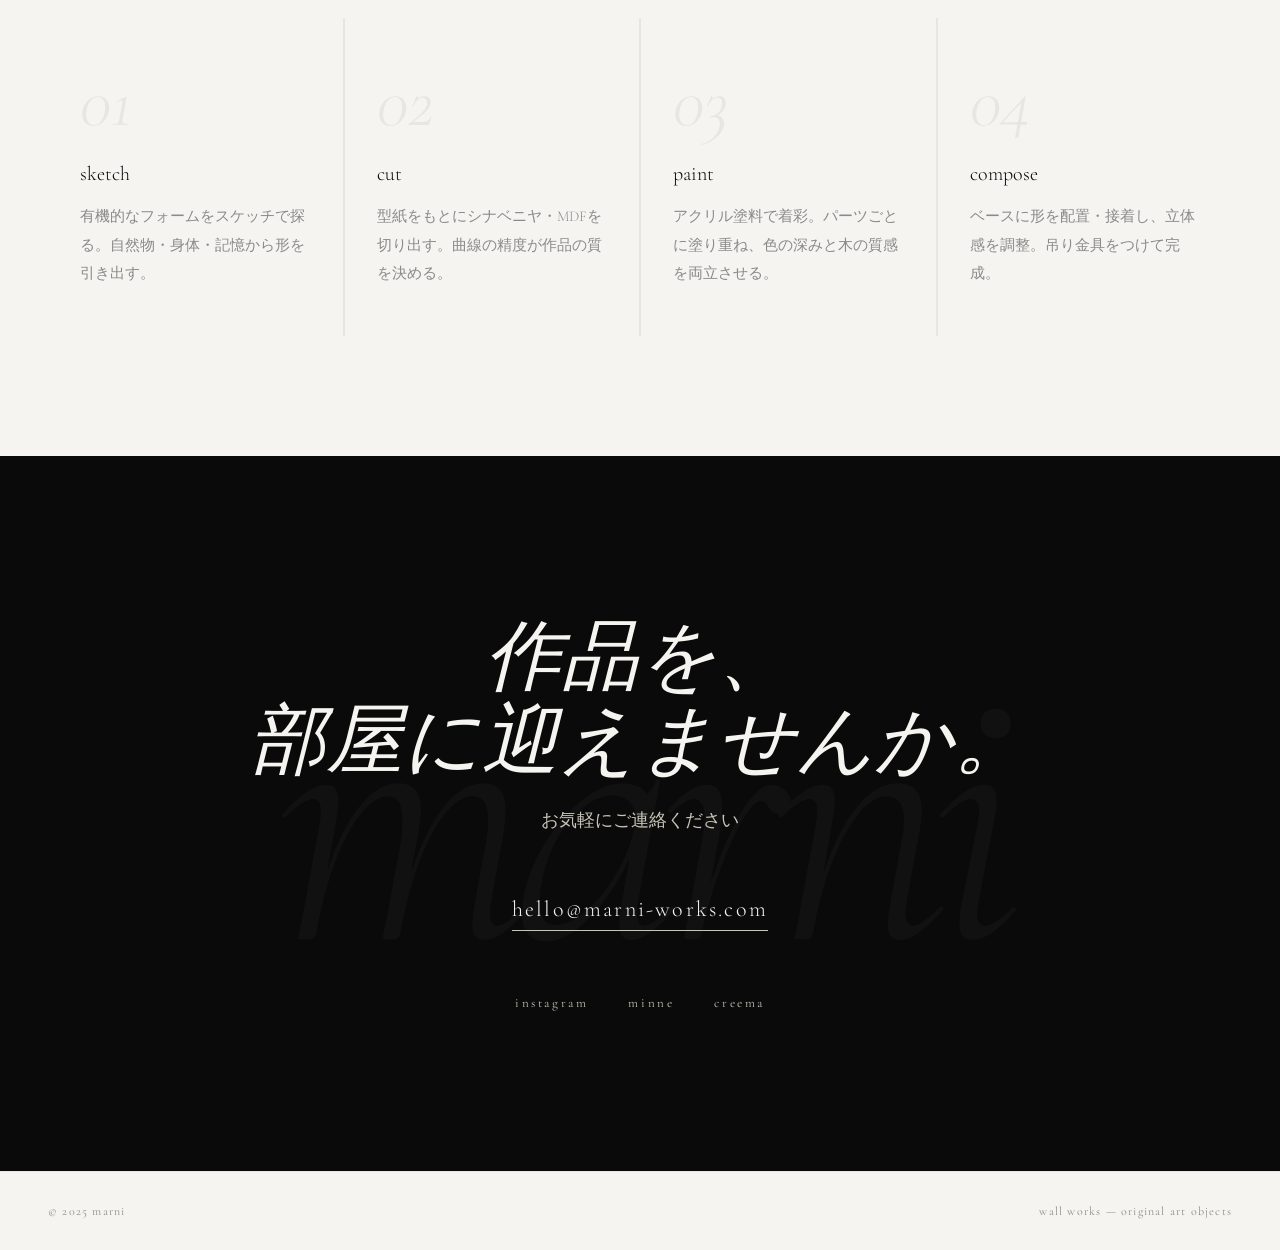
==== commit 326365f9: "Update index.html" ====
--- a/index.html
+++ b/index.html
@@ -285,6 +285,8 @@
   }
 
   /* About */
+  #about { background: var(--white); }
+
   .about {
     display: grid;
     grid-template-columns: 1fr 1fr;
@@ -575,11 +577,183 @@
 
   /* Horizontal rule */
   hr { border: none; border-top: 1px solid var(--light-gray); margin: 0; }
+
+  /* ===== NAV OVERLAY ===== */
+  .nav-menu-btn {
+    display: none;
+    flex-direction: column;
+    justify-content: center;
+    gap: 6px;
+    background: none;
+    border: none;
+    cursor: pointer;
+    padding: 4px;
+    z-index: 200;
+  }
+  .nav-menu-btn span {
+    display: block;
+    width: 24px;
+    height: 1px;
+    background: var(--black);
+    transition: transform 0.3s, opacity 0.3s;
+  }
+  .nav-menu-btn.open span:nth-child(1) { transform: translateY(7px) rotate(45deg); }
+  .nav-menu-btn.open span:nth-child(2) { opacity: 0; }
+  .nav-menu-btn.open span:nth-child(3) { transform: translateY(-7px) rotate(-45deg); }
+
+  .nav-overlay {
+    position: fixed;
+    inset: 0;
+    background: var(--white);
+    z-index: 150;
+    display: flex;
+    flex-direction: column;
+    align-items: center;
+    justify-content: center;
+    opacity: 0;
+    pointer-events: none;
+    transition: opacity 0.4s ease;
+  }
+  .nav-overlay.open {
+    opacity: 1;
+    pointer-events: all;
+  }
+  .nav-overlay-links {
+    list-style: none;
+    text-align: center;
+    display: flex;
+    flex-direction: column;
+    gap: 40px;
+  }
+  .nav-overlay-links a {
+    font-family: 'Cormorant Garamond', serif;
+    font-size: 40px;
+    font-weight: 300;
+    font-style: italic;
+    letter-spacing: 0.03em;
+    color: var(--black);
+    text-decoration: none;
+    transition: opacity 0.3s;
+  }
+  .nav-overlay-links a:hover { opacity: 0.4; }
+  .nav-overlay-close {
+    position: absolute;
+    top: 22px; right: 24px;
+    background: none;
+    border: none;
+    font-size: 28px;
+    line-height: 1;
+    cursor: pointer;
+    color: var(--black);
+    font-family: 'Cormorant Garamond', serif;
+    font-weight: 300;
+  }
+
+  /* ===== MOBILE ===== */
+  @media (max-width: 768px) {
+    body { cursor: auto; }
+    .cursor { display: none; }
+
+    /* Nav */
+    nav {
+      padding: 20px 24px;
+      mix-blend-mode: normal;
+      background: var(--white);
+    }
+    .nav-links { display: none; }
+    .nav-menu-btn { display: flex; }
+
+    /* Hero */
+    .hero {
+      grid-template-columns: 1fr;
+      height: auto;
+      min-height: 100svh;
+    }
+    .hero-left {
+      padding: 100px 24px 48px;
+      justify-content: flex-end;
+    }
+    .hero-right {
+      height: 72vw;
+      min-height: 280px;
+    }
+    .hero-scroll { display: none; }
+
+    /* Section base */
+    section { padding: 72px 24px; }
+
+    /* Gallery */
+    .gallery { padding: 72px 24px; }
+    .gallery-grid { grid-template-columns: 1fr; }
+    .gallery-item:first-child {
+      grid-column: span 1;
+      aspect-ratio: 1;
+    }
+    .gallery-item { cursor: auto; }
+    .gallery-item-info { transform: translateY(0); }
+
+    /* About */
+    #about { padding: 72px 24px; }
+    .about {
+      grid-template-columns: 1fr;
+      gap: 40px;
+    }
+    .about-visual {
+      position: static;
+      top: auto;
+    }
+    .about-portrait { aspect-ratio: 4/3; }
+    .about-content { padding-top: 0; }
+
+    /* Works */
+    .works { padding: 72px 24px; }
+    .works-list { grid-template-columns: 1fr; }
+    .work-card { cursor: auto; }
+    .work-card-cta {
+      opacity: 1;
+      transform: translateY(0);
+    }
+
+    /* Process */
+    .process { padding: 72px 24px; }
+    .process-steps { grid-template-columns: 1fr 1fr; }
+    .process-step { padding: 32px 20px; }
+
+    /* Contact */
+    .contact { padding: 100px 24px; }
+
+    /* Footer */
+    footer {
+      padding: 24px;
+      flex-direction: column;
+      gap: 8px;
+      text-align: center;
+    }
+
+    /* Info notice */
+    #price > div:last-child { margin-top: 32px; }
+  }
+
+  @media (max-width: 480px) {
+    .process-steps { grid-template-columns: 1fr; }
+    .contact-sns { gap: 24px; }
+  }
 </style>
 </head>
 <body>
 
 <div class="cursor" id="cursor"></div>
+
+<!-- Nav overlay (mobile) -->
+<div class="nav-overlay" id="navOverlay">
+  <button class="nav-overlay-close" id="menuClose" aria-label="閉じる">×</button>
+  <ul class="nav-overlay-links">
+    <li><a href="#gallery" class="overlay-link">works</a></li>
+    <li><a href="#about" class="overlay-link">about</a></li>
+    <li><a href="#price" class="overlay-link">price</a></li>
+    <li><a href="#contact" class="overlay-link">contact</a></li>
+  </ul>
+</div>
 
 <!-- Nav -->
 <nav>
@@ -590,6 +764,9 @@
     <li><a href="#price">price</a></li>
     <li><a href="#contact">contact</a></li>
   </ul>
+  <button class="nav-menu-btn" id="menuBtn" aria-label="メニューを開く">
+    <span></span><span></span><span></span>
+  </button>
 </nav>
 
 <!-- Hero -->
@@ -706,7 +883,7 @@
 </section>
 
 <!-- About -->
-<section id="about" style="padding: 120px 48px; background: var(--white);">
+<section id="about">
   <div class="section-number reveal">02 — about</div>
   <div class="about">
     <div class="about-visual reveal">
@@ -851,6 +1028,28 @@
 </footer>
 
 <script>
+  // Hamburger menu
+  const menuBtn = document.getElementById('menuBtn');
+  const menuClose = document.getElementById('menuClose');
+  const navOverlay = document.getElementById('navOverlay');
+
+  function openMenu() {
+    navOverlay.classList.add('open');
+    menuBtn.classList.add('open');
+    document.body.style.overflow = 'hidden';
+  }
+  function closeMenu() {
+    navOverlay.classList.remove('open');
+    menuBtn.classList.remove('open');
+    document.body.style.overflow = '';
+  }
+
+  menuBtn.addEventListener('click', openMenu);
+  menuClose.addEventListener('click', closeMenu);
+  document.querySelectorAll('.overlay-link').forEach(link => {
+    link.addEventListener('click', closeMenu);
+  });
+
   // Custom cursor
   const cursor = document.getElementById('cursor');
   document.addEventListener('mousemove', e => {
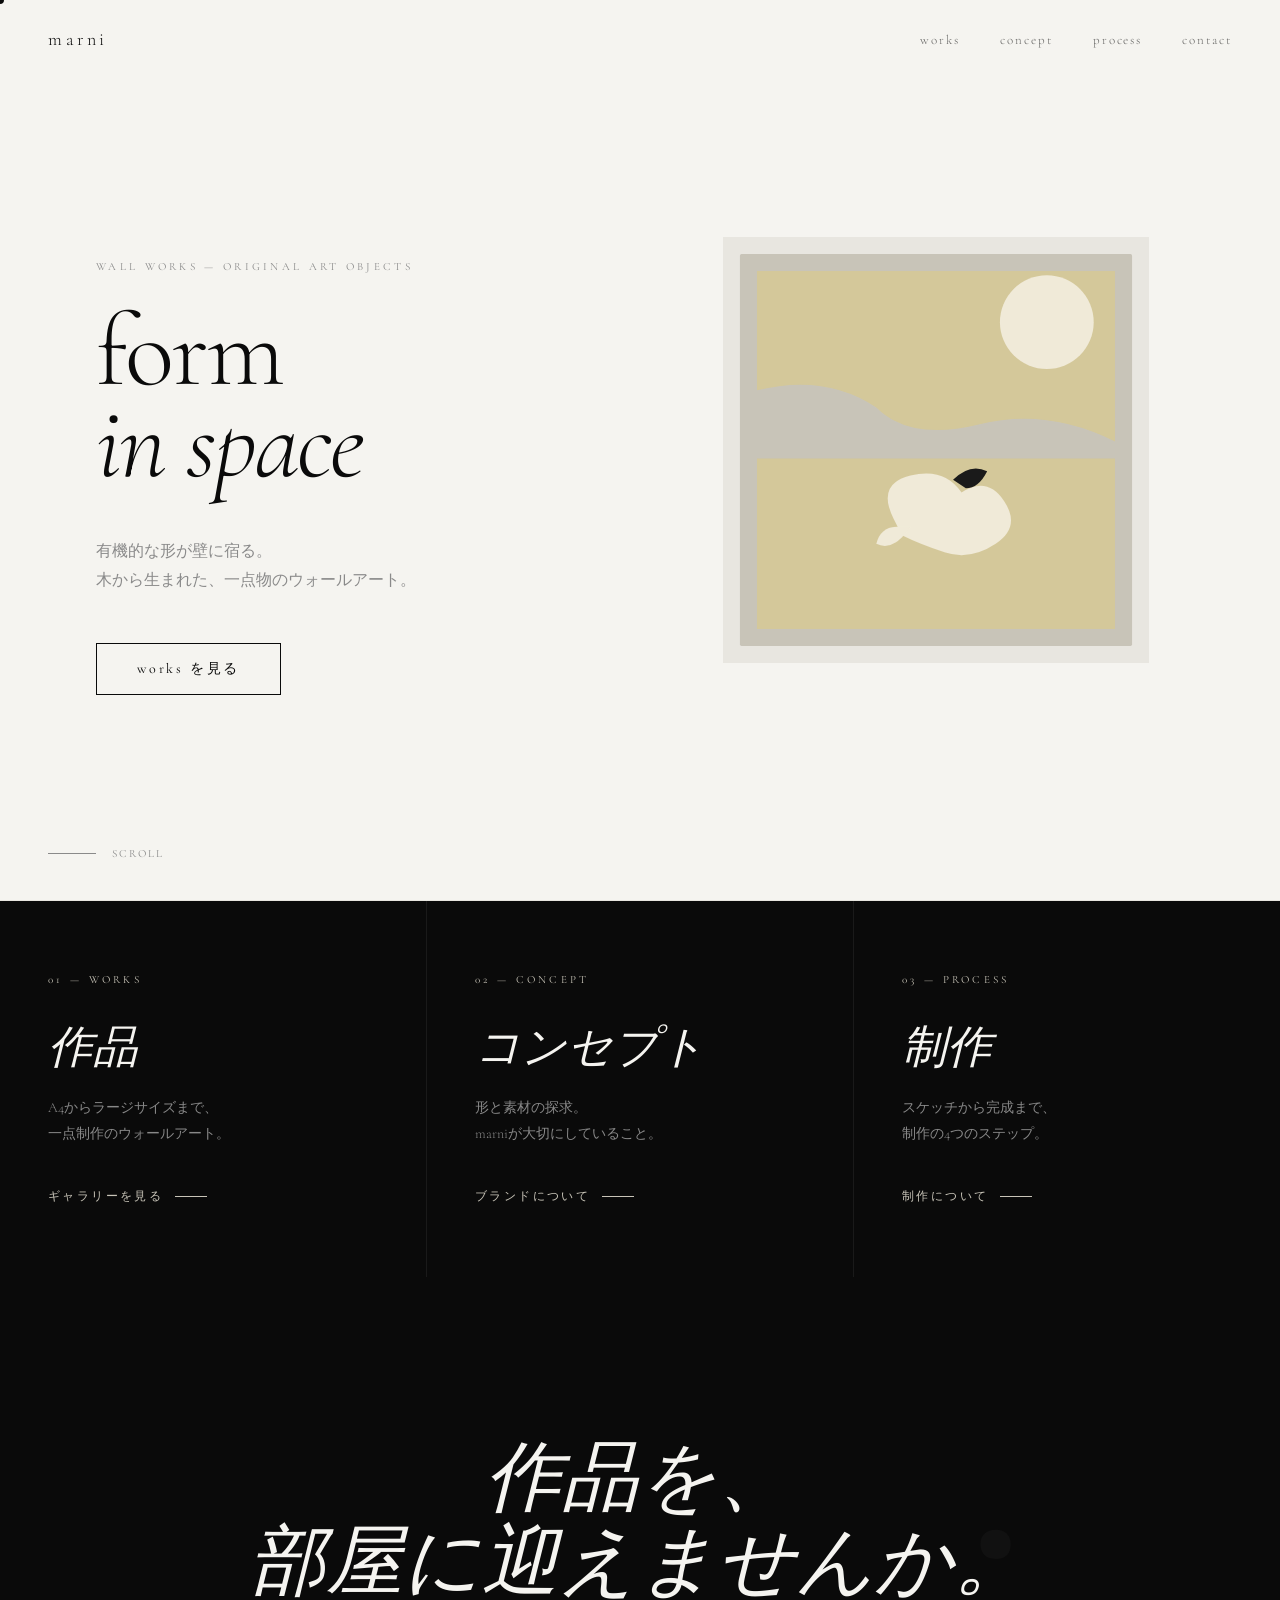
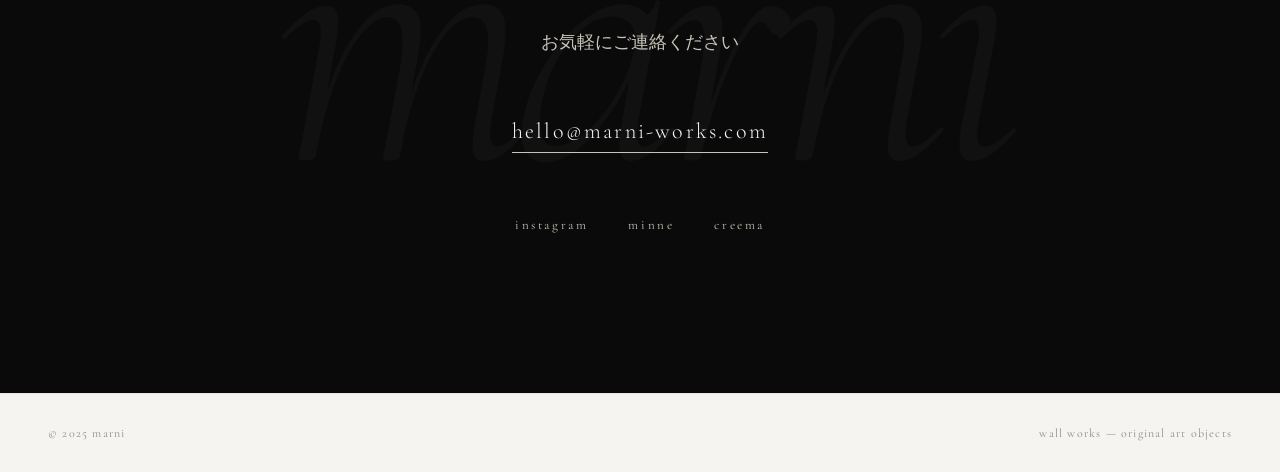
==== commit 87b09143: "Add files via upload" ====
--- a/index.html
+++ b/index.html
@@ -4,739 +4,125 @@
 <meta charset="UTF-8">
 <meta name="viewport" content="width=device-width, initial-scale=1.0">
 <title>marni — wall works</title>
-<link href="https://fonts.googleapis.com/css2?family=Cormorant+Garamond:ital,wght@0,300;0,400;1,300;1,400&family=Neue+Haas+Grotesk+Display+Pro:wght@400;500&display=swap" rel="stylesheet">
+<link href="https://fonts.googleapis.com/css2?family=Cormorant+Garamond:ital,wght@0,300;0,400;1,300;1,400&display=swap" rel="stylesheet">
+<link rel="stylesheet" href="style.css">
 <style>
-  *, *::before, *::after { box-sizing: border-box; margin: 0; padding: 0; }
-
-  :root {
-    --black: #0a0a0a;
-    --white: #f5f4f0;
-    --gray: #8a8a8a;
-    --light-gray: #e8e6e0;
-    --accent: #c8c4b8;
-  }
-
-  html { scroll-behavior: smooth; }
-
-  body {
-    background: var(--white);
-    color: var(--black);
-    font-family: 'Cormorant Garamond', Georgia, serif;
-    overflow-x: hidden;
-    cursor: none;
-  }
-
-  /* Custom cursor */
-  .cursor {
-    position: fixed;
-    width: 8px; height: 8px;
-    background: var(--black);
-    border-radius: 50%;
-    pointer-events: none;
-    z-index: 9999;
-    transform: translate(-50%, -50%);
-    transition: width 0.3s, height 0.3s, background 0.3s;
-  }
-  .cursor.expand {
-    width: 40px; height: 40px;
-    background: transparent;
-    border: 1px solid var(--black);
-  }
-
-  /* Nav */
-  nav {
-    position: fixed; top: 0; left: 0; right: 0;
-    z-index: 100;
-    display: flex;
-    justify-content: space-between;
-    align-items: center;
-    padding: 28px 48px;
-    mix-blend-mode: multiply;
-  }
-
-  .nav-logo {
-    font-family: 'Cormorant Garamond', serif;
-    font-size: 18px;
-    font-weight: 300;
-    letter-spacing: 0.2em;
-    text-transform: lowercase;
-    color: var(--black);
-    text-decoration: none;
-  }
-
-  .nav-links {
-    display: flex; gap: 40px; list-style: none;
-  }
-  .nav-links a {
-    font-family: 'Cormorant Garamond', serif;
-    font-size: 13px;
-    font-weight: 300;
-    letter-spacing: 0.15em;
-    text-transform: lowercase;
-    color: var(--black);
-    text-decoration: none;
-    opacity: 0.6;
-    transition: opacity 0.3s;
-  }
-  .nav-links a:hover { opacity: 1; }
-
-  /* Hero */
+  /* ===== HERO ===== */
   .hero {
     height: 100vh;
     display: grid;
     grid-template-columns: 1fr 1fr;
-    position: relative;
-    overflow: hidden;
-  }
-
+    position: relative; overflow: hidden;
+  }
   .hero-left {
-    display: flex;
-    flex-direction: column;
-    justify-content: flex-end;
-    padding: 80px 48px;
-    position: relative;
-    z-index: 2;
-  }
-
+    display: flex; flex-direction: column; justify-content: flex-end;
+    padding: 80px 48px; position: relative; z-index: 2;
+  }
   .hero-eyebrow {
-    font-size: 11px;
-    letter-spacing: 0.3em;
-    text-transform: uppercase;
-    color: var(--gray);
-    margin-bottom: 32px;
-    opacity: 0;
-    animation: fadeUp 1s ease forwards 0.3s;
-  }
-
+    font-size: 11px; letter-spacing: 0.3em; text-transform: uppercase;
+    color: var(--gray); margin-bottom: 32px;
+    opacity: 0; animation: fadeUp 1s ease forwards 0.3s;
+  }
   .hero-title {
     font-size: clamp(64px, 8vw, 108px);
-    font-weight: 300;
-    line-height: 0.9;
-    letter-spacing: -0.02em;
-    opacity: 0;
-    animation: fadeUp 1s ease forwards 0.5s;
-  }
-
-  .hero-title em {
-    font-style: italic;
-    display: block;
-  }
-
+    font-weight: 300; line-height: 0.9; letter-spacing: -0.02em;
+    opacity: 0; animation: fadeUp 1s ease forwards 0.5s;
+  }
+  .hero-title em { font-style: italic; display: block; }
   .hero-sub {
-    margin-top: 48px;
-    font-size: 16px;
-    font-weight: 300;
-    line-height: 1.8;
-    color: var(--gray);
-    max-width: 320px;
-    opacity: 0;
-    animation: fadeUp 1s ease forwards 0.7s;
-  }
-
+    margin-top: 48px; font-size: 16px; font-weight: 300;
+    line-height: 1.8; color: var(--gray); max-width: 320px;
+    opacity: 0; animation: fadeUp 1s ease forwards 0.7s;
+  }
   .hero-cta {
     margin-top: 48px;
-    opacity: 0;
-    animation: fadeUp 1s ease forwards 0.9s;
-  }
-
-  .btn-primary {
-    display: inline-block;
-    padding: 16px 40px;
-    border: 1px solid var(--black);
-    font-family: 'Cormorant Garamond', serif;
-    font-size: 14px;
-    letter-spacing: 0.2em;
-    text-transform: lowercase;
-    color: var(--black);
-    text-decoration: none;
-    transition: background 0.4s, color 0.4s;
-    position: relative;
-    overflow: hidden;
-  }
-  .btn-primary::before {
-    content: '';
-    position: absolute;
-    top: 0; left: -100%;
-    width: 100%; height: 100%;
-    background: var(--black);
-    transition: left 0.4s ease;
-    z-index: -1;
-  }
-  .btn-primary:hover::before { left: 0; }
-  .btn-primary:hover { color: var(--white); }
-
+    opacity: 0; animation: fadeUp 1s ease forwards 0.9s;
+  }
   .hero-right {
-    position: relative;
-    overflow: hidden;
-    opacity: 0;
-    animation: fadeIn 1.4s ease forwards 0.4s;
-  }
-
-  /* SVG artwork mockup */
+    position: relative; overflow: hidden;
+    opacity: 0; animation: fadeIn 1.4s ease forwards 0.4s;
+  }
   .hero-artwork {
-    position: absolute;
-    top: 50%; left: 50%;
-    transform: translate(-50%, -50%);
-    width: 72%;
-  }
-
+    position: absolute; top: 50%; left: 50%;
+    transform: translate(-50%, -50%); width: 72%;
+  }
   .hero-scroll {
-    position: absolute;
-    bottom: 40px; left: 48px;
+    position: absolute; bottom: 40px; left: 48px;
     display: flex; align-items: center; gap: 16px;
     font-size: 11px; letter-spacing: 0.2em;
     text-transform: uppercase; color: var(--gray);
-    opacity: 0;
-    animation: fadeIn 1s ease forwards 1.2s;
+    opacity: 0; animation: fadeIn 1s ease forwards 1.2s;
   }
   .scroll-line {
-    width: 48px; height: 1px;
-    background: var(--gray);
-    position: relative;
-    overflow: hidden;
+    width: 48px; height: 1px; background: var(--gray);
+    position: relative; overflow: hidden;
   }
   .scroll-line::after {
     content: '';
-    position: absolute;
-    top: 0; left: -100%;
-    width: 100%; height: 100%;
+    position: absolute; top: 0; left: -100%;
+    width: 100%; height: 100%; background: var(--black);
+    animation: scanLine 2s ease infinite 1.5s;
+  }
+
+  /* ===== PAGE LINKS ===== */
+  .page-links {
     background: var(--black);
-    animation: scanLine 2s ease infinite 1.5s;
-  }
-
-  /* Section base */
-  section { padding: 120px 48px; }
-
-  .section-number {
-    font-size: 11px;
-    letter-spacing: 0.3em;
-    text-transform: uppercase;
-    color: var(--gray);
-    margin-bottom: 80px;
-    display: flex; align-items: center; gap: 24px;
-  }
-  .section-number::after {
-    content: '';
-    flex: 1; height: 1px;
-    background: var(--light-gray);
-  }
-
-  /* Gallery */
-  .gallery {
-    background: var(--black);
-    color: var(--white);
-    padding: 120px 48px;
-  }
-
-  .gallery .section-number { color: var(--accent); }
-  .gallery .section-number::after { background: #2a2a2a; }
-
-  .gallery-title {
-    font-size: clamp(36px, 5vw, 64px);
-    font-weight: 300;
-    font-style: italic;
-    margin-bottom: 80px;
-  }
-
-  .gallery-grid {
-    display: grid;
-    grid-template-columns: repeat(3, 1fr);
-    gap: 2px;
-  }
-
-  .gallery-item {
-    position: relative;
-    aspect-ratio: 1;
-    background: #1a1a1a;
-    overflow: hidden;
-    cursor: none;
-  }
-
-  .gallery-item:first-child {
-    grid-column: span 2;
-    aspect-ratio: 2/1;
-  }
-
-  .gallery-item svg {
-    width: 100%; height: 100%;
-    padding: 10%;
-    transition: transform 0.6s ease;
-  }
-  .gallery-item:hover svg { transform: scale(1.05); }
-
-  .gallery-item-info {
-    position: absolute;
-    bottom: 0; left: 0; right: 0;
-    padding: 24px;
-    background: linear-gradient(transparent, rgba(0,0,0,0.8));
-    transform: translateY(100%);
-    transition: transform 0.4s ease;
-  }
-  .gallery-item:hover .gallery-item-info { transform: translateY(0); }
-
-  .gallery-item-title {
-    font-size: 14px; font-weight: 300;
-    letter-spacing: 0.1em;
-    color: var(--white);
-  }
-  .gallery-item-price {
-    font-size: 12px; color: var(--accent);
-    margin-top: 4px; letter-spacing: 0.05em;
-  }
-
-  /* About */
-  #about { background: var(--white); }
-
-  .about {
-    display: grid;
-    grid-template-columns: 1fr 1fr;
-    gap: 80px;
-    align-items: start;
-  }
-
-  .about-visual {
-    position: sticky;
-    top: 120px;
-  }
-
-  .about-portrait {
-    width: 100%;
-    aspect-ratio: 3/4;
-    background: var(--light-gray);
-    display: flex; align-items: center; justify-content: center;
-    overflow: hidden;
-  }
-
-  .about-content { padding-top: 40px; }
-
-  .about-title {
-    font-size: clamp(32px, 4vw, 52px);
-    font-weight: 300;
-    line-height: 1.1;
-    margin-bottom: 40px;
-  }
-  .about-title em { font-style: italic; }
-
-  .about-text {
-    font-size: 18px;
-    font-weight: 300;
-    line-height: 2;
-    color: #444;
-    margin-bottom: 24px;
-  }
-
-  .about-statement {
-    margin-top: 48px;
-    padding: 32px;
-    border-left: 1px solid var(--black);
-    font-size: 22px;
-    font-style: italic;
-    font-weight: 300;
-    line-height: 1.6;
-    color: var(--black);
-  }
-
-  /* Works / Price */
-  .works {
-    background: var(--light-gray);
-  }
-
-  .works-title {
-    font-size: clamp(36px, 5vw, 64px);
-    font-weight: 300;
-    margin-bottom: 80px;
-  }
-
-  .works-list {
     display: grid;
     grid-template-columns: repeat(3, 1fr);
     gap: 1px;
-    background: var(--accent);
-  }
-
-  .work-card {
-    background: var(--white);
-    padding: 48px 40px;
+    background-color: #1a1a1a;
+  }
+  .page-link-item {
+    background: var(--black);
+    padding: 72px 48px;
+    text-decoration: none;
+    color: var(--white);
+    display: block;
     position: relative;
     overflow: hidden;
-    transition: background 0.4s;
-    cursor: none;
-  }
-  .work-card:hover { background: var(--black); color: var(--white); }
-
-  .work-card-size {
-    font-size: 11px;
-    letter-spacing: 0.25em;
-    text-transform: uppercase;
-    color: var(--gray);
-    margin-bottom: 24px;
-    transition: color 0.4s;
-  }
-  .work-card:hover .work-card-size { color: var(--accent); }
-
-  .work-card-title {
-    font-size: 28px;
-    font-weight: 300;
-    font-style: italic;
-    margin-bottom: 16px;
-    line-height: 1.2;
-  }
-
-  .work-card-price {
-    font-size: 36px;
-    font-weight: 300;
-    letter-spacing: -0.02em;
-    margin: 32px 0 8px;
-  }
-
-  .work-card-note {
-    font-size: 13px;
-    color: var(--gray);
-    transition: color 0.4s;
-  }
-  .work-card:hover .work-card-note { color: var(--accent); }
-
-  .work-card-dims {
-    margin-top: 32px;
-    padding-top: 24px;
-    border-top: 1px solid var(--light-gray);
-    font-size: 13px;
-    color: var(--gray);
-    transition: border-color 0.4s, color 0.4s;
-  }
-  .work-card:hover .work-card-dims { border-color: #2a2a2a; color: var(--accent); }
-
-  .work-card-cta {
-    display: inline-block;
-    margin-top: 32px;
-    font-size: 13px;
-    letter-spacing: 0.2em;
-    text-transform: lowercase;
-    text-decoration: none;
-    color: inherit;
-    padding-bottom: 4px;
-    border-bottom: 1px solid currentColor;
-    opacity: 0;
-    transform: translateY(8px);
-    transition: opacity 0.3s, transform 0.3s;
-  }
-  .work-card:hover .work-card-cta { opacity: 1; transform: translateY(0); }
-
-  /* Process */
-  .process {
-    padding: 120px 48px;
-  }
-
-  .process-title {
-    font-size: clamp(36px, 5vw, 64px);
-    font-weight: 300;
-    margin-bottom: 80px;
-  }
-
-  .process-steps {
-    display: grid;
-    grid-template-columns: repeat(4, 1fr);
-    gap: 2px;
-    background: var(--light-gray);
-  }
-
-  .process-step {
-    background: var(--white);
-    padding: 48px 32px;
-  }
-
-  .step-num {
-    font-size: 72px;
-    font-weight: 300;
-    line-height: 1;
-    color: var(--light-gray);
-    margin-bottom: 24px;
-    font-style: italic;
-  }
-
-  .step-title {
-    font-size: 20px;
-    font-weight: 300;
-    margin-bottom: 16px;
-  }
-
-  .step-text {
-    font-size: 15px;
-    font-weight: 300;
-    line-height: 1.9;
-    color: var(--gray);
-  }
-
-  /* Contact / CTA */
-  .contact {
-    background: var(--black);
-    color: var(--white);
-    padding: 160px 48px;
-    text-align: center;
-    position: relative;
-    overflow: hidden;
-  }
-
-  .contact::before {
-    content: 'marni';
-    position: absolute;
-    top: 50%; left: 50%;
-    transform: translate(-50%, -50%);
-    font-size: 30vw;
-    font-weight: 300;
-    font-style: italic;
-    color: #111;
-    white-space: nowrap;
-    letter-spacing: -0.05em;
-    pointer-events: none;
-  }
-
-  .contact-inner { position: relative; z-index: 2; }
-
-  .contact-title {
-    font-size: clamp(36px, 6vw, 80px);
-    font-weight: 300;
-    font-style: italic;
-    line-height: 1.1;
-    margin-bottom: 24px;
-  }
-
-  .contact-sub {
-    font-size: 18px;
-    font-weight: 300;
-    color: var(--accent);
-    margin-bottom: 64px;
-  }
-
-  .contact-email {
-    display: inline-block;
-    font-size: clamp(16px, 2vw, 22px);
-    font-weight: 300;
-    letter-spacing: 0.1em;
-    color: var(--white);
-    text-decoration: none;
-    border-bottom: 1px solid var(--accent);
-    padding-bottom: 8px;
-    transition: border-color 0.3s;
-  }
-  .contact-email:hover { border-color: var(--white); }
-
-  .contact-sns {
-    margin-top: 64px;
-    display: flex; justify-content: center; gap: 40px;
-  }
-  .contact-sns a {
-    font-size: 13px;
-    letter-spacing: 0.2em;
-    text-transform: lowercase;
-    color: var(--accent);
-    text-decoration: none;
-    transition: color 0.3s;
-  }
-  .contact-sns a:hover { color: var(--white); }
-
-  /* Footer */
-  footer {
-    padding: 32px 48px;
-    display: flex;
-    justify-content: space-between;
-    align-items: center;
-    border-top: 1px solid var(--light-gray);
-    font-size: 12px;
-    color: var(--gray);
-    letter-spacing: 0.1em;
-  }
-
-  /* Animations */
-  @keyframes fadeUp {
-    from { opacity: 0; transform: translateY(24px); }
-    to { opacity: 1; transform: translateY(0); }
-  }
-  @keyframes fadeIn {
-    from { opacity: 0; }
-    to { opacity: 1; }
-  }
-  @keyframes scanLine {
-    0% { left: -100%; }
-    100% { left: 100%; }
-  }
-
-  /* Reveal on scroll */
-  .reveal {
-    opacity: 0;
-    transform: translateY(32px);
-    transition: opacity 0.8s ease, transform 0.8s ease;
-  }
-  .reveal.visible {
-    opacity: 1;
-    transform: translateY(0);
-  }
-  .reveal-delay-1 { transition-delay: 0.1s; }
-  .reveal-delay-2 { transition-delay: 0.2s; }
-  .reveal-delay-3 { transition-delay: 0.3s; }
-
-  /* Horizontal rule */
-  hr { border: none; border-top: 1px solid var(--light-gray); margin: 0; }
-
-  /* ===== NAV OVERLAY ===== */
-  .nav-menu-btn {
-    display: none;
-    flex-direction: column;
-    justify-content: center;
-    gap: 6px;
-    background: none;
-    border: none;
-    cursor: pointer;
-    padding: 4px;
-    z-index: 200;
-  }
-  .nav-menu-btn span {
-    display: block;
-    width: 24px;
-    height: 1px;
-    background: var(--black);
-    transition: transform 0.3s, opacity 0.3s;
-  }
-  .nav-menu-btn.open span:nth-child(1) { transform: translateY(7px) rotate(45deg); }
-  .nav-menu-btn.open span:nth-child(2) { opacity: 0; }
-  .nav-menu-btn.open span:nth-child(3) { transform: translateY(-7px) rotate(-45deg); }
-
-  .nav-overlay {
-    position: fixed;
-    inset: 0;
-    background: var(--white);
-    z-index: 150;
-    display: flex;
-    flex-direction: column;
-    align-items: center;
-    justify-content: center;
-    opacity: 0;
-    pointer-events: none;
-    transition: opacity 0.4s ease;
-  }
-  .nav-overlay.open {
-    opacity: 1;
-    pointer-events: all;
-  }
-  .nav-overlay-links {
-    list-style: none;
-    text-align: center;
-    display: flex;
-    flex-direction: column;
-    gap: 40px;
-  }
-  .nav-overlay-links a {
-    font-family: 'Cormorant Garamond', serif;
-    font-size: 40px;
-    font-weight: 300;
-    font-style: italic;
-    letter-spacing: 0.03em;
-    color: var(--black);
-    text-decoration: none;
-    transition: opacity 0.3s;
-  }
-  .nav-overlay-links a:hover { opacity: 0.4; }
-  .nav-overlay-close {
-    position: absolute;
-    top: 22px; right: 24px;
-    background: none;
-    border: none;
-    font-size: 28px;
-    line-height: 1;
-    cursor: pointer;
-    color: var(--black);
-    font-family: 'Cormorant Garamond', serif;
-    font-weight: 300;
-  }
+    transition: background 0.5s;
+  }
+  .page-link-item::after {
+    content: '';
+    position: absolute; inset: 0;
+    background: #111; opacity: 0;
+    transition: opacity 0.5s;
+  }
+  .page-link-item:hover { background: #111; }
+  .page-link-num {
+    font-size: 11px; letter-spacing: 0.3em; text-transform: uppercase;
+    color: var(--accent); margin-bottom: 40px;
+  }
+  .page-link-title {
+    font-size: clamp(32px, 3.5vw, 52px);
+    font-weight: 300; font-style: italic;
+    line-height: 1; margin-bottom: 24px;
+  }
+  .page-link-sub {
+    font-size: 14px; font-weight: 300;
+    line-height: 1.9; color: #888; margin-bottom: 40px;
+  }
+  .page-link-cta {
+    font-size: 12px; letter-spacing: 0.2em;
+    text-transform: lowercase; color: var(--accent);
+    display: flex; align-items: center; gap: 12px;
+  }
+  .page-link-cta::after {
+    content: '';
+    width: 32px; height: 1px; background: var(--accent);
+    transition: width 0.4s;
+  }
+  .page-link-item:hover .page-link-cta::after { width: 56px; }
 
   /* ===== MOBILE ===== */
   @media (max-width: 768px) {
-    body { cursor: auto; }
-    .cursor { display: none; }
-
-    /* Nav */
-    nav {
-      padding: 20px 24px;
-      mix-blend-mode: normal;
-      background: var(--white);
-    }
-    .nav-links { display: none; }
-    .nav-menu-btn { display: flex; }
-
-    /* Hero */
-    .hero {
-      grid-template-columns: 1fr;
-      height: auto;
-      min-height: 100svh;
-    }
-    .hero-left {
-      padding: 100px 24px 48px;
-      justify-content: flex-end;
-    }
-    .hero-right {
-      height: 72vw;
-      min-height: 280px;
-    }
+    .hero { grid-template-columns: 1fr; height: auto; min-height: 100svh; }
+    .hero-left { padding: 100px 24px 48px; justify-content: flex-end; }
+    .hero-right { height: 72vw; min-height: 280px; }
     .hero-scroll { display: none; }
 
-    /* Section base */
-    section { padding: 72px 24px; }
-
-    /* Gallery */
-    .gallery { padding: 72px 24px; }
-    .gallery-grid { grid-template-columns: 1fr; }
-    .gallery-item:first-child {
-      grid-column: span 1;
-      aspect-ratio: 1;
-    }
-    .gallery-item { cursor: auto; }
-    .gallery-item-info { transform: translateY(0); }
-
-    /* About */
-    #about { padding: 72px 24px; }
-    .about {
-      grid-template-columns: 1fr;
-      gap: 40px;
-    }
-    .about-visual {
-      position: static;
-      top: auto;
-    }
-    .about-portrait { aspect-ratio: 4/3; }
-    .about-content { padding-top: 0; }
-
-    /* Works */
-    .works { padding: 72px 24px; }
-    .works-list { grid-template-columns: 1fr; }
-    .work-card { cursor: auto; }
-    .work-card-cta {
-      opacity: 1;
-      transform: translateY(0);
-    }
-
-    /* Process */
-    .process { padding: 72px 24px; }
-    .process-steps { grid-template-columns: 1fr 1fr; }
-    .process-step { padding: 32px 20px; }
-
-    /* Contact */
-    .contact { padding: 100px 24px; }
-
-    /* Footer */
-    footer {
-      padding: 24px;
-      flex-direction: column;
-      gap: 8px;
-      text-align: center;
-    }
-
-    /* Info notice */
-    #price > div:last-child { margin-top: 32px; }
-  }
-
-  @media (max-width: 480px) {
-    .process-steps { grid-template-columns: 1fr; }
-    .contact-sns { gap: 24px; }
+    .page-links { grid-template-columns: 1fr; }
+    .page-link-item { padding: 48px 24px; }
   }
 </style>
 </head>
@@ -744,24 +130,22 @@
 
 <div class="cursor" id="cursor"></div>
 
-<!-- Nav overlay (mobile) -->
 <div class="nav-overlay" id="navOverlay">
   <button class="nav-overlay-close" id="menuClose" aria-label="閉じる">×</button>
   <ul class="nav-overlay-links">
-    <li><a href="#gallery" class="overlay-link">works</a></li>
-    <li><a href="#about" class="overlay-link">about</a></li>
-    <li><a href="#price" class="overlay-link">price</a></li>
+    <li><a href="works.html" class="overlay-link">works</a></li>
+    <li><a href="concept.html" class="overlay-link">concept</a></li>
+    <li><a href="process.html" class="overlay-link">process</a></li>
     <li><a href="#contact" class="overlay-link">contact</a></li>
   </ul>
 </div>
 
-<!-- Nav -->
 <nav>
-  <a href="#" class="nav-logo">marni</a>
+  <a href="index.html" class="nav-logo">marni</a>
   <ul class="nav-links">
-    <li><a href="#gallery">works</a></li>
-    <li><a href="#about">about</a></li>
-    <li><a href="#price">price</a></li>
+    <li><a href="works.html">works</a></li>
+    <li><a href="concept.html">concept</a></li>
+    <li><a href="process.html">process</a></li>
     <li><a href="#contact">contact</a></li>
   </ul>
   <button class="nav-menu-btn" id="menuBtn" aria-label="メニューを開く">
@@ -782,23 +166,16 @@
       木から生まれた、一点物のウォールアート。
     </p>
     <div class="hero-cta">
-      <a href="#gallery" class="btn-primary">works を見る</a>
+      <a href="works.html" class="btn-primary">works を見る</a>
     </div>
   </div>
   <div class="hero-right">
-    <!-- Artwork SVG mockup inspired by the style -->
     <svg class="hero-artwork" viewBox="0 0 500 500" fill="none" xmlns="http://www.w3.org/2000/svg">
-      <!-- Background panel -->
       <rect width="500" height="500" fill="#e8e6e0"/>
-      <!-- Gray base panel -->
       <rect x="20" y="20" width="460" height="460" fill="#c8c4b8" rx="2"/>
-      <!-- Yellow/cream upper form -->
       <path d="M40 40 L460 40 L460 240 Q380 200 300 220 Q220 240 180 200 Q120 160 40 180 Z" fill="#d4c89a"/>
-      <!-- Circle sun -->
       <circle cx="380" cy="100" r="55" fill="#f0ead8"/>
-      <!-- Lower yellow form -->
       <path d="M40 260 L460 260 L460 460 L40 460 Z" fill="#d4c89a"/>
-      <!-- Organic white/black bird-like form -->
       <path d="M200 330 Q180 290 220 280 Q260 270 280 300 Q310 280 330 310 Q350 340 320 360 Q290 380 260 370 Q230 360 210 350 Z" fill="#f0ead8"/>
       <path d="M270 285 Q290 265 310 275 Q300 295 285 295 Z" fill="#1a1a1a"/>
       <path d="M220 340 Q200 370 180 360 Q185 340 205 340 Z" fill="#f0ead8"/>
@@ -812,198 +189,36 @@
 
 <hr>
 
-<!-- Gallery -->
-<section class="gallery" id="gallery">
-  <div class="section-number">01 — works</div>
-  <h2 class="gallery-title reveal">Selected pieces</h2>
-  <div class="gallery-grid">
-
-    <div class="gallery-item reveal">
-      <svg viewBox="0 0 800 400" xmlns="http://www.w3.org/2000/svg">
-        <rect width="800" height="400" fill="#111"/>
-        <path d="M100 80 L700 80 L700 280 Q600 240 500 260 Q380 280 300 240 Q200 200 100 220 Z" fill="#c8b860" opacity="0.9"/>
-        <circle cx="600" cy="140" r="60" fill="#e8dcc0" opacity="0.8"/>
-        <path d="M200 290 L700 290 L700 360 L200 360 Z" fill="#c8b860" opacity="0.7"/>
-        <path d="M350 310 Q320 280 360 268 Q400 256 420 280 Q450 260 470 290 Q490 320 460 340 Q430 355 400 345 Q370 335 355 320 Z" fill="#e8dcc0" opacity="0.9"/>
-        <path d="M415 270 Q435 250 455 262 Q445 282 428 280 Z" fill="#111"/>
-      </svg>
-      <div class="gallery-item-info">
-        <div class="gallery-item-title">Untitled #01 — yellow ground</div>
-        <div class="gallery-item-price">¥ 45,000</div>
-      </div>
-    </div>
-
-    <div class="gallery-item reveal reveal-delay-1">
-      <svg viewBox="0 0 400 400" xmlns="http://www.w3.org/2000/svg">
-        <rect width="400" height="400" fill="#111"/>
-        <rect x="20" y="20" width="360" height="360" fill="#f0ede4"/>
-        <ellipse cx="200" cy="130" rx="120" ry="60" fill="#2a2a2a" opacity="0.85"/>
-        <ellipse cx="160" cy="220" rx="90" ry="40" fill="#1a1a1a" opacity="0.9"/>
-        <ellipse cx="280" cy="200" rx="28" ry="40" fill="#1a1a1a" opacity="0.8"/>
-        <path d="M100 290 Q80 260 120 250 Q150 240 160 268 Q170 245 185 260 Q180 290 160 300 Q130 310 100 290 Z" fill="#111" opacity="0.85"/>
-        <ellipse cx="295" cy="305" rx="38" ry="32" fill="#1a1a1a" opacity="0.8"/>
-      </svg>
-      <div class="gallery-item-info">
-        <div class="gallery-item-title">Untitled #02 — black forms</div>
-        <div class="gallery-item-price">¥ 38,000</div>
-      </div>
-    </div>
-
-    <div class="gallery-item reveal reveal-delay-2">
-      <svg viewBox="0 0 400 400" xmlns="http://www.w3.org/2000/svg">
-        <rect width="400" height="400" fill="#111"/>
-        <rect x="20" y="20" width="360" height="360" fill="#1e1e1e"/>
-        <path d="M80 200 Q80 80 200 80 Q320 80 320 200 Q320 300 240 340 Q160 380 80 320 Z" fill="#2e2e2e"/>
-        <path d="M120 200 Q120 120 200 120 Q280 120 280 200 Q280 260 240 290 Q200 320 120 280 Z" fill="#c8c4b8" opacity="0.3"/>
-        <circle cx="200" cy="180" r="40" fill="#c8b860" opacity="0.6"/>
-        <path d="M150 240 Q160 210 180 220 Q200 230 195 255 Q185 275 160 265 Z" fill="#f0ede4" opacity="0.5"/>
-      </svg>
-      <div class="gallery-item-info">
-        <div class="gallery-item-title">Untitled #03 — night form</div>
-        <div class="gallery-item-price">¥ 55,000</div>
-      </div>
-    </div>
-
-    <div class="gallery-item reveal reveal-delay-1">
-      <svg viewBox="0 0 400 400" xmlns="http://www.w3.org/2000/svg">
-        <rect width="400" height="400" fill="#111"/>
-        <rect x="20" y="20" width="360" height="360" fill="#e8e4d8"/>
-        <path d="M60 200 Q60 100 160 80 Q260 60 320 160 Q380 260 300 340 Q220 400 140 360 Q60 320 60 200 Z" fill="#c8c4b8" opacity="0.5"/>
-        <ellipse cx="200" cy="200" rx="80" ry="110" fill="#1a1a1a" opacity="0.85"/>
-        <ellipse cx="200" cy="180" rx="55" ry="70" fill="#f0ede4" opacity="0.9"/>
-        <circle cx="180" cy="165" r="18" fill="#1a1a1a"/>
-      </svg>
-      <div class="gallery-item-info">
-        <div class="gallery-item-title">Untitled #04 — oval study</div>
-        <div class="gallery-item-price">¥ 28,000</div>
-      </div>
-    </div>
-
-  </div>
-</section>
-
-<!-- About -->
-<section id="about">
-  <div class="section-number reveal">02 — about</div>
-  <div class="about">
-    <div class="about-visual reveal">
-      <div class="about-portrait">
-        <svg viewBox="0 0 300 400" xmlns="http://www.w3.org/2000/svg" style="width:100%;height:100%;">
-          <rect width="300" height="400" fill="#e8e4d8"/>
-          <!-- Abstract self-portrait style -->
-          <path d="M80 280 Q80 160 150 120 Q220 80 240 160 Q260 240 220 310 Q180 380 80 350 Z" fill="#c8c4b8"/>
-          <ellipse cx="155" cy="180" rx="55" ry="70" fill="#d4c8a8"/>
-          <circle cx="135" cy="165" r="12" fill="#1a1a1a"/>
-          <circle cx="175" cy="162" r="12" fill="#1a1a1a"/>
-          <path d="M130 200 Q155 215 180 200" stroke="#1a1a1a" stroke-width="2" fill="none"/>
-        </svg>
-      </div>
-    </div>
-    <div class="about-content reveal reveal-delay-1">
-      <h2 class="about-title">形は、<br><em>思考の残像だ。</em></h2>
-      <p class="about-text">
-        現代アートの文脈を学びながら、有機的なフォームと素材の対話を探求している。
-        木を切り、塗り、重ねる過程は、アイデアを空間に定着させる行為だと思っている。
-      </p>
-      <p class="about-text">
-        シュルレアリスムやバイオモーフィックアブストラクションの系譜に立ちながら、
-        それを「今日の部屋」に持ち込むことを試みる。
-        美術館の作品が家の壁にある、その感覚を。
-      </p>
-      <blockquote class="about-statement">
-        「自然が果実を生み出すように、<br>
-        作品が壁から生えてくるような感覚を作りたい。」
-      </blockquote>
-      <p class="about-text" style="margin-top: 40px; font-size: 14px; letter-spacing: 0.05em; color: #8a8a8a;">
-        素材：シナベニヤ、MDF、アクリル塗料<br>
-        すべて手作業による一点制作
-      </p>
-    </div>
-  </div>
-</section>
-
-<hr>
-
-<!-- Price / Works -->
-<section class="works" id="price">
-  <div class="section-number reveal">03 — price</div>
-  <h2 class="works-title reveal">作品を選ぶ</h2>
-  <div class="works-list">
-
-    <div class="work-card reveal">
-      <div class="work-card-size">small</div>
-      <div class="work-card-title">A4 — A3<br>サイズ</div>
-      <div class="work-card-price">¥18,000〜</div>
-      <div class="work-card-note">税込 / 送料別</div>
-      <div class="work-card-dims">
-        約 21×30cm 〜 30×42cm<br>
-        一人暮らし・デスクまわりに
-      </div>
-      <a href="#contact" class="work-card-cta">問い合わせる →</a>
-    </div>
-
-    <div class="work-card reveal reveal-delay-1">
-      <div class="work-card-size">medium — most popular</div>
-      <div class="work-card-title">40×40<br>サイズ</div>
-      <div class="work-card-price">¥35,000〜</div>
-      <div class="work-card-note">税込 / 送料別</div>
-      <div class="work-card-dims">
-        約 40×40cm 〜 50×50cm<br>
-        リビング・寝室のメインウォールに
-      </div>
-      <a href="#contact" class="work-card-cta">問い合わせる →</a>
-    </div>
-
-    <div class="work-card reveal reveal-delay-2">
-      <div class="work-card-size">large</div>
-      <div class="work-card-title">60cm+<br>サイズ</div>
-      <div class="work-card-price">¥70,000〜</div>
-      <div class="work-card-note">税込 / 送料別</div>
-      <div class="work-card-dims">
-        約 60×60cm 以上<br>
-        存在感のある空間づくりに
-      </div>
-      <a href="#contact" class="work-card-cta">問い合わせる →</a>
-    </div>
-
-  </div>
-
-  <div style="margin-top: 48px; padding: 32px; border: 1px solid var(--accent); background: var(--white);" class="reveal">
-    <p style="font-size: 14px; line-height: 2; color: var(--gray); letter-spacing: 0.05em;">
-      すべての作品は一点制作です。同じ作品は存在しません。<br>
-      サイズ・カラーのカスタム相談も承ります。インスタグラムかメールにてお問い合わせください。<br>
-      発送は梱包後、ヤマトの宅急便コンパクト / 通常便にて対応しています。
-    </p>
-  </div>
-</section>
-
-<!-- Process -->
-<section class="process" id="process">
-  <div class="section-number reveal">04 — process</div>
-  <h2 class="process-title reveal">制作について</h2>
-  <div class="process-steps">
-    <div class="process-step reveal">
-      <div class="step-num">01</div>
-      <div class="step-title">sketch</div>
-      <p class="step-text">有機的なフォームをスケッチで探る。自然物・身体・記憶から形を引き出す。</p>
-    </div>
-    <div class="process-step reveal reveal-delay-1">
-      <div class="step-num">02</div>
-      <div class="step-title">cut</div>
-      <p class="step-text">型紙をもとにシナベニヤ・MDFを切り出す。曲線の精度が作品の質を決める。</p>
-    </div>
-    <div class="process-step reveal reveal-delay-2">
-      <div class="step-num">03</div>
-      <div class="step-title">paint</div>
-      <p class="step-text">アクリル塗料で着彩。パーツごとに塗り重ね、色の深みと木の質感を両立させる。</p>
-    </div>
-    <div class="process-step reveal reveal-delay-3">
-      <div class="step-num">04</div>
-      <div class="step-title">compose</div>
-      <p class="step-text">ベースに形を配置・接着し、立体感を調整。吊り金具をつけて完成。</p>
-    </div>
-  </div>
-</section>
+<!-- Page links -->
+<div class="page-links">
+  <a href="works.html" class="page-link-item reveal">
+    <div class="page-link-num">01 — works</div>
+    <div class="page-link-title">作品</div>
+    <div class="page-link-sub">
+      A4からラージサイズまで、<br>
+      一点制作のウォールアート。
+    </div>
+    <div class="page-link-cta">ギャラリーを見る</div>
+  </a>
+  <a href="concept.html" class="page-link-item reveal reveal-delay-1">
+    <div class="page-link-num">02 — concept</div>
+    <div class="page-link-title">コンセプト</div>
+    <div class="page-link-sub">
+      形と素材の探求。<br>
+      marniが大切にしていること。
+    </div>
+    <div class="page-link-cta">ブランドについて</div>
+  </a>
+  <a href="process.html" class="page-link-item reveal reveal-delay-2">
+    <div class="page-link-num">03 — process</div>
+    <div class="page-link-title">制作</div>
+    <div class="page-link-sub">
+      スケッチから完成まで、<br>
+      制作の4つのステップ。
+    </div>
+    <div class="page-link-cta">制作について</div>
+  </a>
+</div>
 
 <!-- Contact -->
 <section class="contact" id="contact">
@@ -1021,56 +236,35 @@
   </div>
 </section>
 
-<!-- Footer -->
 <footer>
   <span>© 2025 marni</span>
   <span>wall works — original art objects</span>
 </footer>
 
 <script>
-  // Hamburger menu
   const menuBtn = document.getElementById('menuBtn');
   const menuClose = document.getElementById('menuClose');
   const navOverlay = document.getElementById('navOverlay');
-
-  function openMenu() {
-    navOverlay.classList.add('open');
-    menuBtn.classList.add('open');
-    document.body.style.overflow = 'hidden';
-  }
-  function closeMenu() {
-    navOverlay.classList.remove('open');
-    menuBtn.classList.remove('open');
-    document.body.style.overflow = '';
-  }
-
+  function openMenu() { navOverlay.classList.add('open'); menuBtn.classList.add('open'); document.body.style.overflow = 'hidden'; }
+  function closeMenu() { navOverlay.classList.remove('open'); menuBtn.classList.remove('open'); document.body.style.overflow = ''; }
   menuBtn.addEventListener('click', openMenu);
   menuClose.addEventListener('click', closeMenu);
-  document.querySelectorAll('.overlay-link').forEach(link => {
-    link.addEventListener('click', closeMenu);
-  });
-
-  // Custom cursor
+  document.querySelectorAll('.overlay-link').forEach(l => l.addEventListener('click', closeMenu));
+
   const cursor = document.getElementById('cursor');
   document.addEventListener('mousemove', e => {
     cursor.style.left = e.clientX + 'px';
     cursor.style.top = e.clientY + 'px';
   });
-  document.querySelectorAll('a, .gallery-item, .work-card').forEach(el => {
+  document.querySelectorAll('a, .page-link-item').forEach(el => {
     el.addEventListener('mouseenter', () => cursor.classList.add('expand'));
     el.addEventListener('mouseleave', () => cursor.classList.remove('expand'));
   });
 
-  // Scroll reveal
-  const reveals = document.querySelectorAll('.reveal');
   const observer = new IntersectionObserver(entries => {
-    entries.forEach(entry => {
-      if (entry.isIntersecting) {
-        entry.target.classList.add('visible');
-      }
-    });
+    entries.forEach(e => { if (e.isIntersecting) e.target.classList.add('visible'); });
   }, { threshold: 0.1, rootMargin: '0px 0px -40px 0px' });
-  reveals.forEach(el => observer.observe(el));
+  document.querySelectorAll('.reveal').forEach(el => observer.observe(el));
 </script>
 </body>
 </html>
--- a/style.css
+++ b/style.css
@@ -0,0 +1,299 @@
+*, *::before, *::after { box-sizing: border-box; margin: 0; padding: 0; }
+
+:root {
+  --black: #0a0a0a;
+  --white: #f5f4f0;
+  --gray: #8a8a8a;
+  --light-gray: #e8e6e0;
+  --accent: #c8c4b8;
+}
+
+html { scroll-behavior: smooth; }
+
+body {
+  background: var(--white);
+  color: var(--black);
+  font-family: 'Cormorant Garamond', Georgia, serif;
+  overflow-x: hidden;
+  cursor: none;
+}
+
+/* ===== CURSOR ===== */
+.cursor {
+  position: fixed;
+  width: 8px; height: 8px;
+  background: var(--black);
+  border-radius: 50%;
+  pointer-events: none;
+  z-index: 9999;
+  transform: translate(-50%, -50%);
+  transition: width 0.3s, height 0.3s, background 0.3s;
+}
+.cursor.expand {
+  width: 40px; height: 40px;
+  background: transparent;
+  border: 1px solid var(--black);
+}
+
+/* ===== NAV ===== */
+nav {
+  position: fixed; top: 0; left: 0; right: 0;
+  z-index: 100;
+  display: flex;
+  justify-content: space-between;
+  align-items: center;
+  padding: 28px 48px;
+  mix-blend-mode: multiply;
+}
+
+.nav-logo {
+  font-family: 'Cormorant Garamond', serif;
+  font-size: 18px;
+  font-weight: 300;
+  letter-spacing: 0.2em;
+  text-transform: lowercase;
+  color: var(--black);
+  text-decoration: none;
+}
+
+.nav-links {
+  display: flex; gap: 40px; list-style: none;
+}
+.nav-links a {
+  font-family: 'Cormorant Garamond', serif;
+  font-size: 13px;
+  font-weight: 300;
+  letter-spacing: 0.15em;
+  text-transform: lowercase;
+  color: var(--black);
+  text-decoration: none;
+  opacity: 0.6;
+  transition: opacity 0.3s;
+}
+.nav-links a:hover { opacity: 1; }
+.nav-links a[aria-current="page"] {
+  opacity: 1;
+  border-bottom: 1px solid var(--black);
+  padding-bottom: 2px;
+}
+
+/* ===== NAV OVERLAY (mobile) ===== */
+.nav-menu-btn {
+  display: none;
+  flex-direction: column;
+  justify-content: center;
+  gap: 6px;
+  background: none;
+  border: none;
+  cursor: pointer;
+  padding: 4px;
+  z-index: 200;
+}
+.nav-menu-btn span {
+  display: block;
+  width: 24px;
+  height: 1px;
+  background: var(--black);
+  transition: transform 0.3s, opacity 0.3s;
+}
+.nav-menu-btn.open span:nth-child(1) { transform: translateY(7px) rotate(45deg); }
+.nav-menu-btn.open span:nth-child(2) { opacity: 0; }
+.nav-menu-btn.open span:nth-child(3) { transform: translateY(-7px) rotate(-45deg); }
+
+.nav-overlay {
+  position: fixed; inset: 0;
+  background: var(--white);
+  z-index: 150;
+  display: flex;
+  flex-direction: column;
+  align-items: center;
+  justify-content: center;
+  opacity: 0;
+  pointer-events: none;
+  transition: opacity 0.4s ease;
+}
+.nav-overlay.open { opacity: 1; pointer-events: all; }
+.nav-overlay-links {
+  list-style: none; text-align: center;
+  display: flex; flex-direction: column; gap: 40px;
+}
+.nav-overlay-links a {
+  font-family: 'Cormorant Garamond', serif;
+  font-size: 40px; font-weight: 300; font-style: italic;
+  letter-spacing: 0.03em;
+  color: var(--black); text-decoration: none;
+  transition: opacity 0.3s;
+}
+.nav-overlay-links a:hover { opacity: 0.4; }
+.nav-overlay-close {
+  position: absolute; top: 22px; right: 24px;
+  background: none; border: none;
+  font-size: 28px; line-height: 1;
+  cursor: pointer; color: var(--black);
+  font-family: 'Cormorant Garamond', serif; font-weight: 300;
+}
+
+/* ===== SECTION BASE ===== */
+section { padding: 120px 48px; }
+
+.section-number {
+  font-size: 11px;
+  letter-spacing: 0.3em;
+  text-transform: uppercase;
+  color: var(--gray);
+  margin-bottom: 80px;
+  display: flex; align-items: center; gap: 24px;
+}
+.section-number::after {
+  content: ''; flex: 1; height: 1px; background: var(--light-gray);
+}
+
+/* ===== PAGE HERO (subpages) ===== */
+.page-hero {
+  padding: 180px 48px 80px;
+  border-bottom: 1px solid var(--light-gray);
+}
+.page-hero-num {
+  font-size: 11px;
+  letter-spacing: 0.3em;
+  text-transform: uppercase;
+  color: var(--gray);
+  margin-bottom: 28px;
+}
+.page-hero-title {
+  font-size: clamp(64px, 9vw, 120px);
+  font-weight: 300;
+  font-style: italic;
+  line-height: 0.9;
+  letter-spacing: -0.02em;
+  opacity: 0;
+  animation: fadeUp 1s ease forwards 0.3s;
+}
+.page-hero-sub {
+  margin-top: 32px;
+  font-size: 16px;
+  font-weight: 300;
+  line-height: 1.9;
+  color: var(--gray);
+  max-width: 440px;
+  opacity: 0;
+  animation: fadeUp 1s ease forwards 0.5s;
+}
+
+/* ===== BUTTONS ===== */
+.btn-primary {
+  display: inline-block;
+  padding: 16px 40px;
+  border: 1px solid var(--black);
+  font-family: 'Cormorant Garamond', serif;
+  font-size: 14px;
+  letter-spacing: 0.2em;
+  text-transform: lowercase;
+  color: var(--black);
+  text-decoration: none;
+  transition: background 0.4s, color 0.4s;
+  position: relative; overflow: hidden;
+}
+.btn-primary::before {
+  content: '';
+  position: absolute; top: 0; left: -100%;
+  width: 100%; height: 100%;
+  background: var(--black);
+  transition: left 0.4s ease; z-index: -1;
+}
+.btn-primary:hover::before { left: 0; }
+.btn-primary:hover { color: var(--white); }
+
+/* ===== CONTACT ===== */
+.contact {
+  background: var(--black);
+  color: var(--white);
+  padding: 160px 48px;
+  text-align: center;
+  position: relative; overflow: hidden;
+}
+.contact::before {
+  content: 'marni';
+  position: absolute; top: 50%; left: 50%;
+  transform: translate(-50%, -50%);
+  font-size: 30vw; font-weight: 300; font-style: italic;
+  color: #111; white-space: nowrap; letter-spacing: -0.05em;
+  pointer-events: none;
+}
+.contact-inner { position: relative; z-index: 2; }
+.contact-title {
+  font-size: clamp(36px, 6vw, 80px);
+  font-weight: 300; font-style: italic;
+  line-height: 1.1; margin-bottom: 24px;
+}
+.contact-sub {
+  font-size: 18px; font-weight: 300;
+  color: var(--accent); margin-bottom: 64px;
+}
+.contact-email {
+  display: inline-block;
+  font-size: clamp(16px, 2vw, 22px);
+  font-weight: 300; letter-spacing: 0.1em;
+  color: var(--white); text-decoration: none;
+  border-bottom: 1px solid var(--accent); padding-bottom: 8px;
+  transition: border-color 0.3s;
+}
+.contact-email:hover { border-color: var(--white); }
+.contact-sns {
+  margin-top: 64px;
+  display: flex; justify-content: center; gap: 40px;
+}
+.contact-sns a {
+  font-size: 13px; letter-spacing: 0.2em; text-transform: lowercase;
+  color: var(--accent); text-decoration: none; transition: color 0.3s;
+}
+.contact-sns a:hover { color: var(--white); }
+
+/* ===== FOOTER ===== */
+footer {
+  padding: 32px 48px;
+  display: flex; justify-content: space-between; align-items: center;
+  border-top: 1px solid var(--light-gray);
+  font-size: 12px; color: var(--gray); letter-spacing: 0.1em;
+}
+
+/* ===== ANIMATIONS ===== */
+@keyframes fadeUp {
+  from { opacity: 0; transform: translateY(24px); }
+  to { opacity: 1; transform: translateY(0); }
+}
+@keyframes fadeIn {
+  from { opacity: 0; } to { opacity: 1; }
+}
+@keyframes scanLine {
+  0% { left: -100%; } 100% { left: 100%; }
+}
+
+.reveal {
+  opacity: 0; transform: translateY(32px);
+  transition: opacity 0.8s ease, transform 0.8s ease;
+}
+.reveal.visible { opacity: 1; transform: translateY(0); }
+.reveal-delay-1 { transition-delay: 0.1s; }
+.reveal-delay-2 { transition-delay: 0.2s; }
+.reveal-delay-3 { transition-delay: 0.3s; }
+
+hr { border: none; border-top: 1px solid var(--light-gray); margin: 0; }
+
+/* ===== MOBILE ===== */
+@media (max-width: 768px) {
+  body { cursor: auto; }
+  .cursor { display: none; }
+
+  nav { padding: 20px 24px; mix-blend-mode: normal; background: var(--white); }
+  .nav-links { display: none; }
+  .nav-menu-btn { display: flex; }
+
+  section { padding: 72px 24px; }
+  .contact { padding: 100px 24px; }
+  footer { padding: 24px; flex-direction: column; gap: 8px; text-align: center; }
+
+  .page-hero { padding: 110px 24px 56px; }
+
+  .contact-sns { gap: 24px; }
+}
